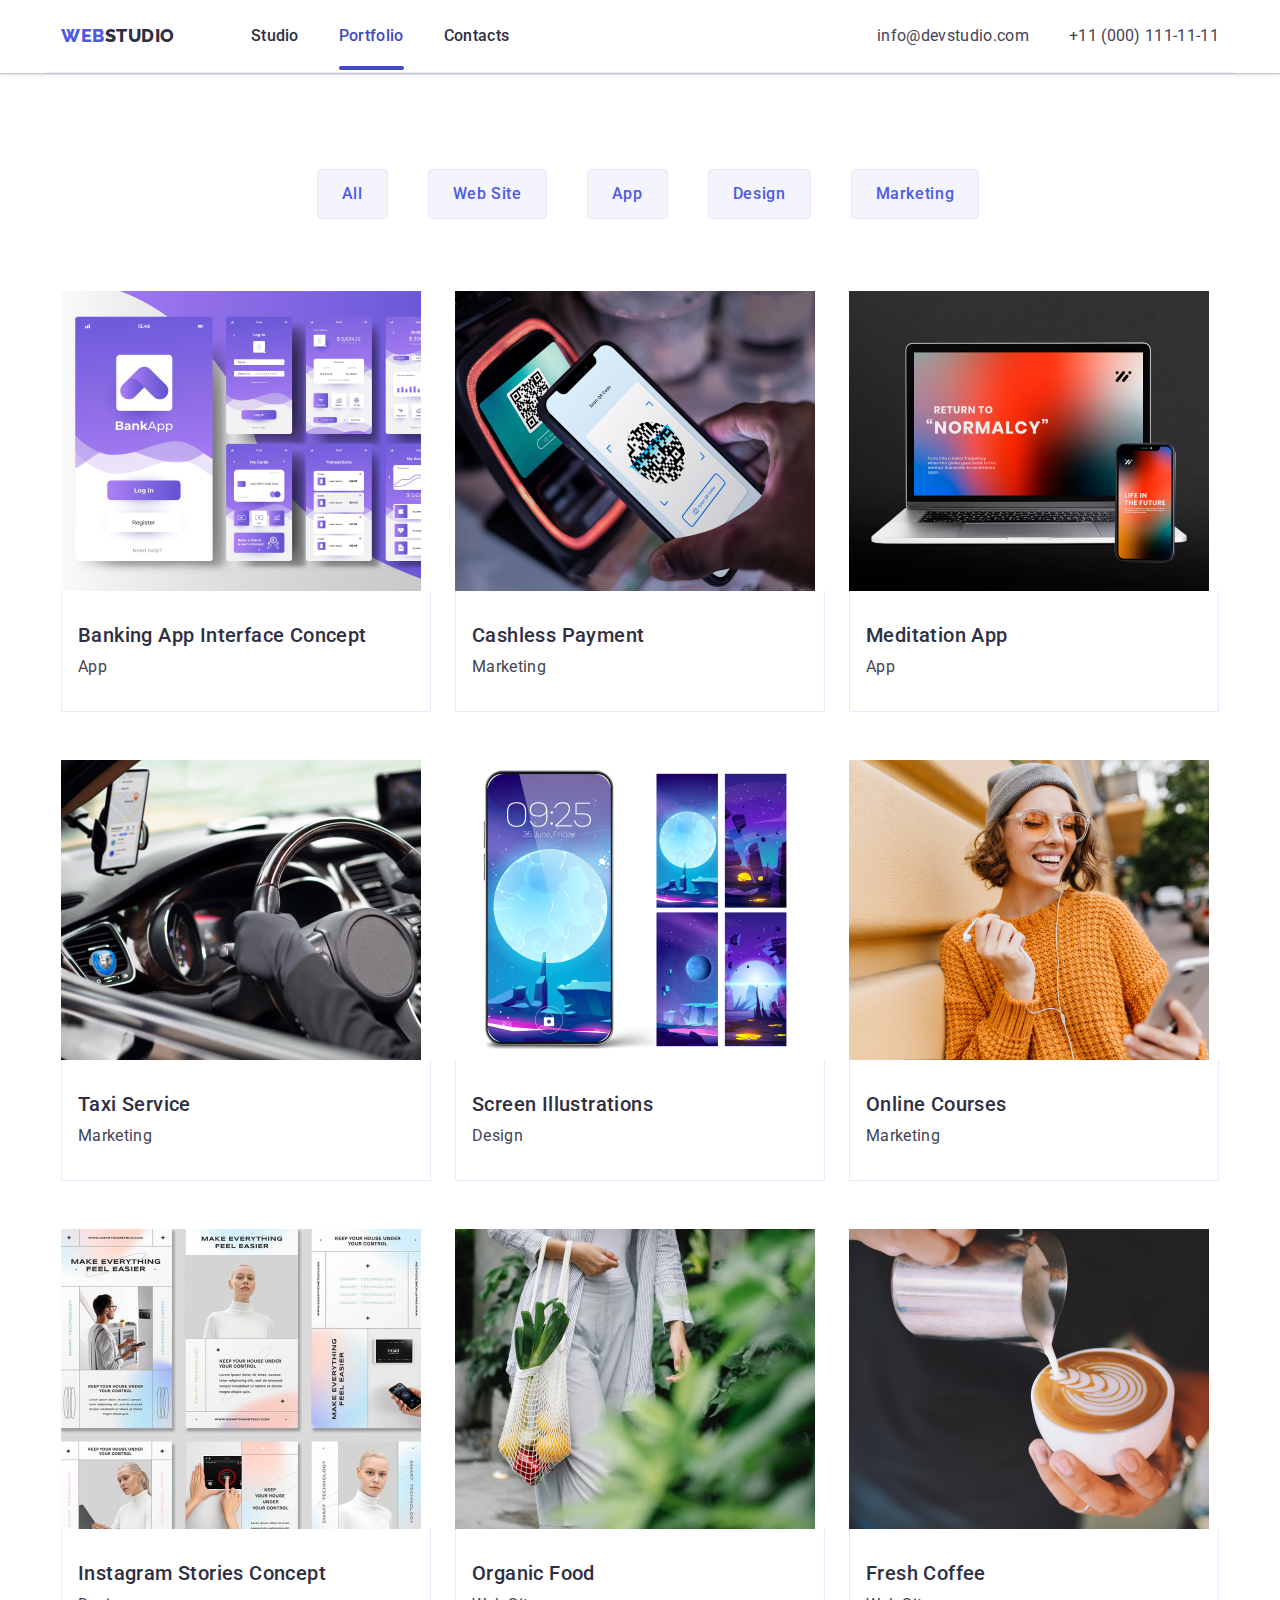
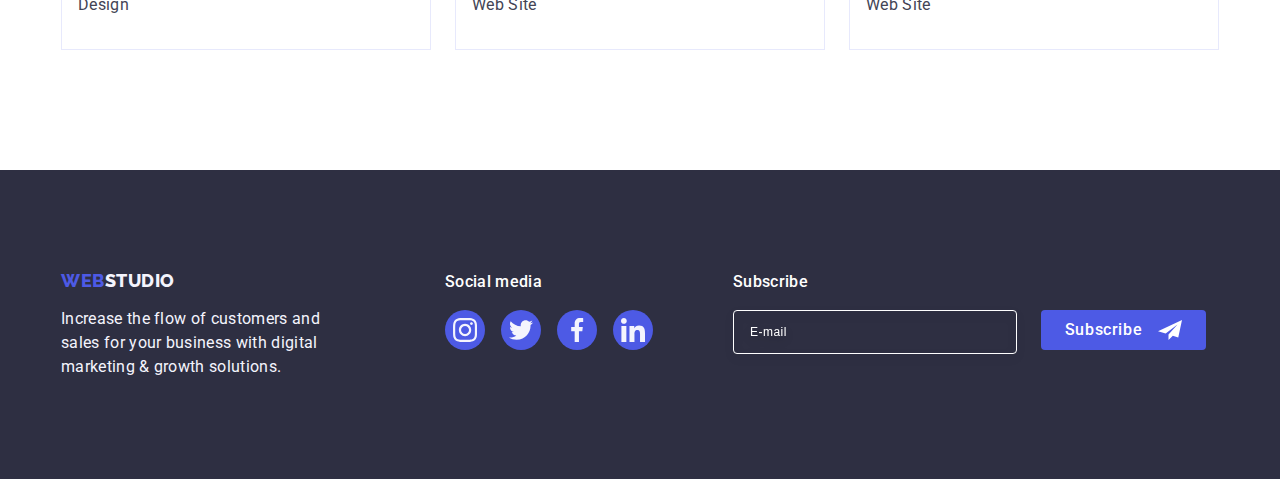
==== portfolio.html @ bb141fca "Initial commit" ====
<!DOCTYPE html>
<html lang="en">
  <head>
    <meta charset="UTF-8" />
    <meta name="viewport" content="width=device-width, initial-scale=1.0" />
    <link
      rel="stylesheet"
      href="https://cdnjs.cloudflare.com/ajax/libs/modern-normalize/2.0.0/modern-normalize.min.css"
      integrity="sha512-4xo8blKMVCiXpTaLzQSLSw3KFOVPWhm/TRtuPVc4WG6kUgjH6J03IBuG7JZPkcWMxJ5huwaBpOpnwYElP/m6wg=="
      crossorigin="anonymous"
      referrerpolicy="no-referrer"
    />
    <link rel="stylesheet" type="text/css" href="./css/styles.css" />
    <link rel="preconnect" href="https://fonts.googleapis.com" />
    <link rel="preconnect" href="https://fonts.gstatic.com" crossorigin />
    <link
      href="https://fonts.googleapis.com/css2?family=Raleway:wght@800&family=Roboto:wght@400;500;700&display=swap"
      rel="stylesheet"
    />
    <title>Portfolio</title>
  </head>
  <body>
    <header class="header">
      <div class="container">
        <nav class="page-nav">
          <!--Logo-->
          <a class="logotype link" href="./index.html"
            >Web<span class="logo-span">Studio</span></a
          >
          <ul class="header-list list">
            <li class="header-list-item">
              <a class="header-list-a link" href="./index.html">Studio</a>
            </li>
            <li class="header-list-item">
              <a class="header-list-a link current" href="./portfolio.html"
                >Portfolio</a
              >
            </li>
            <li class="header-list-item">
              <a class="header-list-a link" href="">Contacts</a>
            </li>
          </ul>
        </nav>
        <!--Contacts-->
        <address class="header-address">
          <ul class="list address-list">
            <li class="address-list-item">
              <a
                href="mailto:info@devstudio.com"
                target="_blank"
                class="address-link link"
                >info@devstudio.com</a
              >
            </li>
            <li class="address-list-item">
              <a
                href="tel:+110001111111"
                target="_blank"
                class="address-link link"
                >+11 (000) 111-11-11</a
              >
            </li>
          </ul>
        </address>
      </div>
    </header>

    <main>
      <section class="portfol">
        <div class="container">
          <h1 class="visually-hidden">zaglushka</h1>

          <ul class="portfol-list list">
            <li class="portfol-list-item">
              <button type="button" class="portfol-button">All</button>
            </li>
            <li class="portfol-list-item">
              <button type="button" class="portfol-button">Web Site</button>
            </li>
            <li class="portfol-list-item">
              <button type="button" class="portfol-button">App</button>
            </li>
            <li class="portfol-list-item">
              <button type="button" class="portfol-button">Design</button>
            </li>
            <li class="portfol-list-item">
              <button type="button" class="portfol-button">Marketing</button>
            </li>
          </ul>

          <ul class="portfol-list-images list">
            <li class="list-item-portfolio">
              <a href="#" target="_blank" class="link link-portfolio">
                <div class="container-image-portfol">
                  <img src="./images/portf1.jpg" alt="interface" width="360" />
                  <p class="overlay">
                    14 Stylish and User-Friendly App Design Concepts · Task
                    Manager App · Calorie Tracker App · Exotic Fruit Ecommerce
                    App · Cloud Storage App
                  </p>
                </div>
                <div class="portfol-container">
                  <h2 class="portfol-subtitle">
                    Banking App Interface Concept
                  </h2>
                  <p class="portfol-text">App</p>
                </div>
              </a>
            </li>

            <li class="list-item-portfolio">
              <a href="#" target="_blank" class="link link-portfolio">
                <div class="container-image-portfol">
                  <img src="./images/portf2.jpg" alt="payment" width="360" />
                  <p class="overlay">
                    14 Stylish and User-Friendly App Design Concepts · Task
                    Manager App · Calorie Tracker App · Exotic Fruit Ecommerce
                    App · Cloud Storage App
                  </p>
                </div>

                <div class="portfol-container">
                  <h2 class="portfol-subtitle">Cashless Payment</h2>
                  <p class="portfol-text">Marketing</p>
                </div>
              </a>
            </li>

            <li class="list-item-portfolio">
              <a href="#" target="_blank" class="link link-portfolio">
                <div class="container-image-portfol">
                  <img
                    src="./images/portf3.jpg"
                    alt="meditation app"
                    width="360"
                  />
                  <p class="overlay">
                    14 Stylish and User-Friendly App Design Concepts · Task
                    Manager App · Calorie Tracker App · Exotic Fruit Ecommerce
                    App · Cloud Storage App
                  </p>
                </div>
                <div class="portfol-container">
                  <h2 class="portfol-subtitle">Meditation App</h2>
                  <p class="portfol-text">App</p>
                </div>
              </a>
            </li>

            <li class="list-item-portfolio">
              <a href="#" target="_blank" class="link link-portfolio">
                <div class="container-image-portfol">
                  <img src="./images/portf4.jpg" alt="car" width="360" />
                  <p class="overlay">
                    14 Stylish and User-Friendly App Design Concepts · Task
                    Manager App · Calorie Tracker App · Exotic Fruit Ecommerce
                    App · Cloud Storage App
                  </p>
                </div>
                <div class="portfol-container">
                  <h2 class="portfol-subtitle">Taxi Service</h2>
                  <p class="portfol-text">Marketing</p>
                </div>
              </a>
            </li>

            <li class="list-item-portfolio">
              <a href="#" target="_blank" class="link link-portfolio">
                <div class="container-image-portfol">
                  <img
                    src="./images/portf5.jpg"
                    alt="screen phone"
                    width="360"
                  />
                  <p class="overlay">
                    14 Stylish and User-Friendly App Design Concepts · Task
                    Manager App · Calorie Tracker App · Exotic Fruit Ecommerce
                    App · Cloud Storage App
                  </p>
                </div>
                <div class="portfol-container">
                  <h2 class="portfol-subtitle">Screen Illustrations</h2>
                  <p class="portfol-text">Design</p>
                </div>
              </a>
            </li>

            <li class="list-item-portfolio">
              <a href="#" target="_blank" class="link link-portfolio">
                <div class="container-image-portfol">
                  <img src="./images/portf6.jpg" alt="gitl" width="360" />
                  <p class="overlay">
                    14 Stylish and User-Friendly App Design Concepts · Task
                    Manager App · Calorie Tracker App · Exotic Fruit Ecommerce
                    App · Cloud Storage App
                  </p>
                </div>
                <div class="portfol-container">
                  <h2 class="portfol-subtitle">Online Courses</h2>
                  <p class="portfol-text">Marketing</p>
                </div>
              </a>
            </li>

            <li class="list-item-portfolio">
              <a href="#" target="_blank" class="link link-portfolio">
                <div class="container-image-portfol">
                  <img
                    src="./images/portf7.jpg"
                    alt="concept stories"
                    width="360"
                  />
                  <p class="overlay">
                    14 Stylish and User-Friendly App Design Concepts · Task
                    Manager App · Calorie Tracker App · Exotic Fruit Ecommerce
                    App · Cloud Storage App
                  </p>
                </div>
                <div class="portfol-container">
                  <h2 class="portfol-subtitle">Instagram Stories Concept</h2>
                  <p class="portfol-text">Design</p>
                </div>
              </a>
            </li>

            <li class="list-item-portfolio">
              <a href="#" target="_blank" class="link link-portfolio">
                <div class="container-image-portfol">
                  <img src="./images/portf8.jpg" alt="food" width="360" />
                  <p class="overlay">
                    14 Stylish and User-Friendly App Design Concepts · Task
                    Manager App · Calorie Tracker App · Exotic Fruit Ecommerce
                    App · Cloud Storage App
                  </p>
                </div>
                <div class="portfol-container">
                  <h2 class="portfol-subtitle">Organic Food</h2>
                  <p class="portfol-text">Web Site</p>
                </div>
              </a>
            </li>

            <li class="list-item-portfolio">
              <a href="#" target="_blank" class="link link-portfolio">
                <div class="container-image-portfol">
                  <img src="./images/portf9.jpg" alt="coffee" width="360" />
                  <p class="overlay">
                    14 Stylish and User-Friendly App Design Concepts · Task
                    Manager App · Calorie Tracker App · Exotic Fruit Ecommerce
                    App · Cloud Storage App
                  </p>
                </div>
                <div class="portfol-container">
                  <h2 class="portfol-subtitle">Fresh Coffee</h2>
                  <p class="portfol-text">Web Site</p>
                </div>
              </a>
            </li>
          </ul>
        </div>
      </section>
    </main>

    <!-- footer -->
    <footer class="ftr-page">
      <div class="container container-ftr-page">
        <div class="footer-top">
          <a href="./index.html" class="logotype link"
            >Web<span class="logo-span">Studio</span></a
          >
          <p class="footer-heading">
            Increase the flow of customers and sales for your business with
            digital marketing & growth solutions.
          </p>
        </div>
        <div class="footer-icon-container">
          <p class="footer-icon-text">Social media</p>
          <ul class="social-list-icon-ftr list">
            <li class="list">
              <a
                class="social-links link"
                href="https://www.instagram.com/"
                target="_blank"
              >
                <svg class="card-icons" width="24" height="24">
                  <use href="./images/icons.svg#icon-inst"></use>
                </svg>
              </a>
            </li>
            <li class="list">
              <a
                class="social-links link"
                href="https://twitter.com/"
                target="_blank"
              >
                <svg class="card-icons" width="24" height="24">
                  <use href="./images/icons.svg#icon-twit"></use>
                </svg>
              </a>
            </li>
            <li class="list">
              <a
                class="social-links link"
                href="https://www.facebook.com/"
                target="_blank"
              >
                <svg class="card-icons" width="24" height="24">
                  <use href="./images/icons.svg#icon-fb"></use>
                </svg>
              </a>
            </li>
            <li class="list">
              <a
                class="social-links link"
                href="https://www.linkedin.com/"
                target="_blank"
              >
                <svg class="card-icons" width="24" height="24">
                  <use href="./images/icons.svg#icon-link"></use>
                </svg>
              </a>
            </li>
          </ul>
        </div>
        <div class="modal-container-ftr">
          <p class="modal-container-ftr-text">Subscribe</p>
          <form class="modal-frm-ftr">
            <label class="modal-label-ftr" for="user-subscribe">
              <input type="email" name="user-subscribe" placeholder="E-mail" class="modal-input-ftr" id="user-subscribe">
            </label>
            <button type="submit" class="modal-btn-submit-ftr">Subscribe
              <svg class="modal-icon-ftr" width="24" height="24"><use href="./images/icons.svg#icon-telegram"></use></svg>
            </button>
          </form>
        </div>
      </div>
    </footer>
  </body>
</html>
---- css/styles.css ----
:root {
  --iris: #4D5AE5;
  --ocean: #404BBF;
  --navy-blue: #2E2F42;
  --green: #31D0AA;
  --slate: #434455;
  --light-slate: #8E8F99;
  --cornflower: #E7E9FC;
  --cloud: #F4F4FD;
  --navy-blue-modal: #2E2F42;
  --grey: #2E2F42;
  --white: #FFFFFF;
  --dairy: #FCFCFC;
  background-color: var(--white);
  font-family: "Roboto";
}

body {
  font-family: 'Roboto', sans-serif;
  color: #434455;
  background-color: #FFFFFF;
  margin: 0 ;
  
}

/* Small Text */
.small_text{
font-family: Roboto;
font-size: 12px;
font-style: normal;
font-weight: 400;
line-height: 14px;
letter-spacing: 0.48px;
}
.medium_text{
  font-family: Roboto;
font-size: 16px;
font-style: normal;
font-weight: 500;
line-height: 24px; 
letter-spacing: 0.32px;
}
/* Button Text */
.button_text{
font-family: Roboto;
font-size: 16px;
font-style: normal;
font-weight: 500;
line-height: 24px; /* 150% */
letter-spacing: 0.64px;
}
.container {
  padding: 0 15px;
  max-width: 1158px;
  margin: 0 auto;
}
.visually-hidden {
  position: absolute;
  width: 1px;
  height: 1px;
  margin: -1px;
  border: 0;
  padding: 0;
  white-space: nowrap;
  clip-path: inset(100%);
  clip: rect(0 0 0 0);
  overflow: hidden;
}


/* Reset */
.link {
  text-decoration: none;
}

ul,
li,
h1,
h2,
h3,
h4,
h5,
h6,
p {
  margin: 0;
  padding: 0;
}
.list {
  list-style: none;
}
li {
  display: list-item;
  text-align: -webkit-match-parent;
}
img {
display: block;
    max-width: 100%;
    object-fit: cover;
}

div{
  display: block;
}
/* Header */

.header .container {
  display: flex;
  border-bottom: 1px solid var(--cornflower, #e7e9fc);
}
.header{
  box-shadow: 0px 2px 1px rgba(46, 47, 66, 0.08), 0px 1px 1px rgba(46, 47, 66, 0.16), 0px 1px 6px rgba(46, 47, 66, 0.08);
}

/* Top Page */

.page-nav {
  display: flex;
  align-items: center;
}
.pages.link{
  padding: 24px 0;
}

.logo-span {
  color: var(--navy-blue);
}
.header-logotype{
  color: var(--iris, #4d5ae5);
  font-family: Raleway;
  font-size: 18px;
  font-weight: 800;
  line-height: 1.17;
  letter-spacing: 0.03em;
  text-transform: uppercase;
  margin-right: 76px;
  padding: 24px 0;
  display: flex;
}
.logotype{
  color: var(--iris);
  font-family: Raleway, sans-serif;
  font-size: 18px;
  font-weight: 800;
  line-height: 1.17;
  letter-spacing: 0.03em;
  text-transform: uppercase;
  margin-right: 76px;

}

.header-list{
  display: flex;
  gap: 40px;
  position: relative;
}
.header-list-item{
  font-size: 16px;
  font-weight: 500;
  line-height: 1.5;
  letter-spacing: 0.02em;
  text-decoration: none;
}

.header-list-a {
  color: var(--navy-blue);
  padding: 24px 0;
}
.current {
  color: #404bbf;
  transition: color 250ms cubic-bezier(0.4, 0, 0.2, 1);
  position: relative;
}
.current::after {
  content: "";
  position: absolute;
  left: 0;
  bottom: -1px;
  height: 4px;
  background-color: #404bbf;
  border-radius: 2px;
  display: block;
  width: 100%;
}
.header-list-a:hover, 
.header-list-a:focus {
  color:var(--ocean);
}

/* Address */

.header-address {
  font-style: normal;
  margin-left: auto;
}
.address-list{
  display: flex;
  gap: 40px;
}
.address-list-item{
  display: flex;
}
.address-link{
  color: var(--slate, #434455);
  font-size: 16px;
  line-height: 1.5;
  letter-spacing: 0.02em;
  color: var(--slate);
  padding: 24px 0;
  transition: color 250ms cubic-bezier(0.4, 0, 0.2, 1);
}
.address-link:hover,
.address-link:focus {
  color: var(--ocean);
}

/* Main content */
/* 1 Section */
.first-part.section {
  max-width: 1440px;
  background-color: var(--navy-blue);
  background-image: linear-gradient(rgba(46, 47, 66, 0.7), 
rgba(46, 47, 66, 0.7)), url(../images/hero-bg.jpg);
  padding: 188px 0;
  background-position: center center;
  background-repeat: no-repeat;
  background-size: cover; 
  margin: 0 auto;
}

.header-top {
  color: var(--white, #fff);
  text-align: center;
  font-size: 56px;
  line-height: 1.07;
  letter-spacing: 0.02em; 
  max-width: 496px;
  margin: 0 auto 48px auto;
}


.orders {
  color: var(--white, #fff);
  background-color: #4d5ae5;
  font-family: inherit;
  font-size: 16px;
  font-weight: 500;
  line-height: 1.5; /* 150% */
  letter-spacing: 0.04em;
  cursor: pointer;
  display: block;
  margin: 0 auto;
  min-width: 169px;
  border: none;
  height: 56px;
  border-radius: 4px;
  background: var(--iris, #4d5ae5);
  box-shadow: 0px 4px 4px 0px rgba(0, 0, 0, 0.15);
  transition: background-color 250ms
    cubic-bezier(0.4, 0, 0.2, 1);
}

.orders:hover,
.orders:focus {
  background-color: var(--ocean);
  color: var(--white);
}
/* 2 Section */
.second-part.section {
  padding: 120px 0;
}

.second-part-icon{

}

.second-part-list{
  display: flex;
  gap: 24px;
}

.second-part-list-item {
  flex-basis: calc((100% - 3 * 24px) / 4);
}
.container-second-part-icon{
  display: flex;
  align-items: center;
  justify-content: center;
  height: 112px;
  background-color: var(--cloud);
  position: relative;
  padding: 24px 100px;
  border-radius: 4px;
  margin-bottom: 8px;
}
.second-part-subtitle{
  color: var(--navy-blue);
  font-size: 20px;
  font-weight: 500;
  line-height: 1.2; 
  letter-spacing: 0.02em; 
  margin-bottom: 8px;
}

.second-part-text{
    font-size: 16px;
    line-height: 1.5; 
    letter-spacing: 0.02em; 
  
}
/* 3 Section */

.third-part{
  padding-bottom: 120px;
}

.third-part-title{
  color: var(--navy-blue);
  font-size: 36px;
  text-align: center;
  text-transform: capitalize;
  line-height: 1.11;
  letter-spacing: 0.02em; 

  margin-bottom: 72px;
}

.third-part-list{
  display: flex;
  gap: 24px;
}

.third-part-list-item{
}

/* 4 Section */
.our-team{
  background-color: var(--cloud);
  padding-top: 120px;
  padding-bottom: 120px;
}

.our-team-title{
  color: var(--navy-blue);
  text-align: center;
  font-size: 36px;
  line-height: 1.11;
  letter-spacing: 0.02em; 
  text-transform: capitalize;
  margin-bottom: 72px;
}
.our-team-list{
  display: flex;
  gap: 24px;
}
.our-team-list-item{
  display: inline-flex;
    padding-bottom: 0px;
    flex-direction: column;
    justify-content: center;
    align-items: center;
    border-radius: 0px 0px 4px 4px;
    background: var(--white, #fff);
    box-shadow: 0px 2px 1px 0px rgba(46, 47, 66, 0.08), 0px 1px 1px 0px rgba(46, 47, 66, 0.16), 0px 1px 6px 0px rgba(46, 47, 66, 0.08);
}

.our-team-subtitle{
  color: var(--navy-blue);
  text-align: center;
  font-size: 20px;
  font-weight: 500;
  line-height: 1.2em;
  letter-spacing: 0.02em; 
  margin-bottom: 8px;
}

.our-team-text {
  color: var(--slate, #434455);
  text-align: center;
  font-size: 16px;
  line-height: 1.5;
  letter-spacing: 0.02em;
  margin-bottom: 8px;
}

.team-container {
  padding: 32px 0;
    display: flex;
    max-width: 232px;
    flex-direction: column;
    justify-content: center;
    align-items: center;
}
.container-icon-team{

}


.social-list-icon-team{
display: flex;
  justify-content: center;
  align-items: center;
  gap: 24px;
}
.social-list-icon-ftr{
  display: flex;
  justify-content: center;
  align-items: center;
  gap: 16px;
}
.footer-icon-container
.social-item-icon{
  width: 40px;
  height: 40px;
}
.social-links{
  display: flex;
  fill: var(--cloud);
  background-color: var(--iris);
  width: 40px;
  height: 40px;
  border-radius: 50%;
  justify-content: center;
  align-items: center;
  transition: background-color 250ms cubic-bezier(0.4, 0, 0.2, 1);
}
.social-links:hover,
.social-links:focus{
  background-color: var(--ocean, #404bbf);
}
.footer-icon-container .social-links:hover,
.footer-icon-container .social-links:focus{
  background-color: var(--green, #31d0aa);
}
.card-icons {
  fill: var(--cloud);
}

/* 5 Section Customers */
.customers{
  padding: 120px 0;
}
.customers-title {
  color: var(--navy-blue);
  text-align: center;
  font-size: 36px;
  line-height: 1.11;
  letter-spacing: 0.02em;
  text-transform: capitalize;
  margin-bottom: 72px;
}
.customers-container{
  width: 1158px;
  padding: 0 15px;
  margin: 0 auto;
}
.customers-list{
  display: flex;
    gap: 24px;
}
.customers-list-item{
  width: calc((100% - 120px) / 6);
  height: 88px;
}
.customers-link {
  width: 100%;
  height: 100%;
  border: 1px solid var(--light-slate);
  border-radius: 4px;
  display: flex;
  justify-content: center;
  align-items: center;
  color: var(--light-slate);
  transition: border-color 250ms
      cubic-bezier(0.4, 0, 0.2, 1),
    color 250ms cubic-bezier(0.4, 0, 0.2, 1);
}
.customers-link:hover,
.customers-link:focus{
  border-color: #404bbf;
  color: #404bbf;
}

.customers-icons {
  fill: currentColor;
}

.customers-icons:hover,
.customers-icons:focus {
  color: var(--ocean, #404bbf);
  border-color: currentColor;
}


/* Footer */

.ftr-page{
  background: var(--navy-blue);
  padding: 100px 0;
}
.ftr-page .logotype {
  margin-bottom: 16px;
  display: inline-block;
}
.ftr-page .logo-span {
  color: var(--cloud);
}
.footer-top{
margin-right: 120px;
}
.container-ftr-page {
  display: flex;
  align-items: baseline;
}
.footer-icon-text{
  color: var(--white, #fff);
    font-size: 16px;
    font-weight: 500;
    line-height: 1.5;
    letter-spacing: 0.02em;
    margin-bottom: 16px;

}
.footer-heading {
  color: var(--cloud, #f4f4fd);
  font-size: 16px;
  line-height: 1.5; 
  letter-spacing: 0.02em; 
  max-width: 264px;
  
}

.social-icon{
  display: inline;
  align-items: center; 
}
.social-icon .list {

}

.footer-icon-container{

}
/* Modal Footer */
.modal-container-ftr{
padding-left: 80px;
}

.modal-container-ftr-text{
  margin-bottom: 16px;
  font-weight: 500;
  font-size: 16px;
  line-height: 1.5;
  letter-spacing: 0.02em;
  color: #ffffff;

}

.modal-frm-ftr{
  display: flex;
  gap: 24px;

}

.modal-label-ftr{

}

.modal-input-ftr{
  width: 264px;
  height: 40px;
  border: 1px solid #ffffff;
  background-color: transparent;
  font-size: 12px;
  line-height: 1.5;
  letter-spacing: 0.04em;
  padding-left: 16px;
  filter: drop-shadow(0px 4px 4px rgba(0, 0, 0, 0.15));
  border-radius: 4px;
  color: #ffffff;

}

.modal-input-ftr::placeholder{
  color: #ffffff;

}
.modal-btn-submit-ftr{
  min-width: 165px;
  height: 40px;
  display: flex;
  justify-content: center;
  align-items: center;
  font-family: "Roboto", sans-serif;
  font-size: 16px;
  font-weight: 500;
  line-height: 1.5;
  letter-spacing: 0.04em;
  color: #ffffff;
  cursor: pointer;
  background-color: #4D5AE5;
  border: none;
  border-radius: 4px; 

}

.modal-icon-ftr{
margin-left: 16px;
}
/* Portfolio */
.portfol{
  padding-top: 96px;
  padding-bottom: 120px;
}
.portfol-list {
  display: flex;
  gap: 24px;
  margin-bottom: 72px;
  justify-content: center;
}
.portfol-list-item{
margin-left: 16px;

}

.portfol-button {
  border: 1px solid var(--cornflower, #e7e9fc);
  border-radius: 4px;
  background: var(--cloud, #f4f4fd);

  color: var(--iris, #4d5ae5);
  text-align: center;

  font-family: Roboto, sans-serif;
  font-size: 16px;
  font-weight: 500;
  line-height: 1.5;
  letter-spacing: 0.04em; 
  cursor: pointer;

  padding: 12px 24px;

    transition: color 250ms cubic-bezier(0.4, 0, 0.2, 1), 
    background-color 250ms cubic-bezier(0.4, 0, 0.2, 1), 
    border-color 250ms cubic-bezier(0.4, 0, 0.2, 1), 
    box-shadow 250ms cubic-bezier(0.4, 0, 0.2, 1);
}
.portfol-button:hover,
.button-portfolio:active,
.portfol-button:focus {
  background: var(--ocean, #404bbf);
  color: var(--white, #fff);
  border: 1px solid transparent;
  box-shadow: 0px 2px 2px 0px rgba(0, 0, 0, 0.12),
    0px 2px 1px 0px rgba(0, 0, 0, 0.08), 0px 3px 1px 0px rgba(0, 0, 0, 0.1);
}

.portfol-list-images {
  display: flex;
  flex-wrap: wrap;
  column-gap: 24px;
  row-gap: 48px;
}
.list-item-portfolio{
      width: calc((100% - 48px) / 3);
}
.portfol-container {
  padding: 32px 16px;
  border: 1px solid var(--cornflower, #e7e9fc);
  border-top: none;
  
}


.link-portfolio{
      display: block;
    transition: box-shadow 250ms cubic-bezier(0.4, 0, 0.2, 1);
}

.list-item-portfolio-link:hover,
.list-item-portfolio-link:focus{
box-shadow: 0px 1px 6px rgba(46, 47, 66, 0.08), 0px 1px 1px rgba(46, 47, 66, 0.16), 0px 2px 1px rgba(46, 47, 66, 0.08);
transition: box-shadow 250ms cubic-bezier(0.4, 0, 0.2, 1); 


}
.link-portfolio:hover,
.link-portfolio:focus{
  box-shadow: 0px 1px 6px rgba(46, 47, 66, 0.08),
        0px 1px 1px rgba(46, 47, 66, 0.16),
        0px 2px 1px rgba(46, 47, 66, 0.08);
}
.container-image-portfol{
    position: relative;
    overflow: hidden;
}
.overlay {
    position: absolute;
    top: 0;
    left: 0;
    width: 100%;
    height: 100%;
    transform: translateY(100%);
    transition: transform 250ms ease-in-out;
    color: var(--cloud, #f4f4fd);
    background: var(--iris, #4d5ae5);
    padding: 40px 32px;
    transition: transform 250ms cubic-bezier(0.4, 0, 0.2, 1);
    line-height: 1.5;
    letter-spacing: 0.02em;
}
.link-portfolio:hover .overlay,
.link-portfolio:focus .overlay {
    transform: translateY(0);
}
.portfol-subtitle {
  color: var(--navy-blue);
  font-size: 20px;
  font-weight: 500;
  line-height: 1.2;
  letter-spacing: 0.02em;
  margin-bottom: 8px;
}

.portfol-text {
  color: var(--slate);
  font-size: 16px;
  line-height: 1.5;
  letter-spacing: 0.02em;
}
/* Script button */
.backdrop {
  position: fixed;
  top: 0;
  left: 0;
  width: 100%;
  height: 100%;
  flex-shrink: 0;
  background-color: rgba(46, 47, 66, 0.4);
  transition: opacity 250ms cubic-bezier(0.4, 0, 0.2, 1), visibility 250ms cubic-bezier(0.4, 0, 0.2, 1);
}
.modal{
  position: absolute;
  top: 50%;
  left: 50%;
  transform: translate(-50%, -50%) scaleY(1);
  width: 408px;
  min-height: 584px;
  border-radius: 15px;
  flex-shrink: 0;
  border-radius: 4px;
  background: var(--dairy);
  box-shadow: 0px 2px 1px 0px rgba(0, 0, 0, 0.20),
      0px 1px 3px 0px rgba(0, 0, 0, 0.12),
      0px 1px 1px 0px rgba(0, 0, 0, 0.14);
  transition: transform 250ms cubic-bezier(0.4, 0, 0.2, 1);
  padding: 72px 24px 24px 24px;
}

.open-modal:hover {
  opacity: 0.8;
}

.close-button {
  position: absolute;
  right: 24px;
  top: 24px;
  fill: var(--navy-blue);
  background-color: var(--cornflower);
  border: 1px solid rgba(0, 0, 0, 0.1);
  width: 24px;
  height: 24px;
  border-radius: 50%;
  display: flex;
  align-items: center;
  justify-content: center;
  cursor: pointer;
  padding: 0;
  transition: background-color 250ms cubic-bezier(0.4, 0, 0.2, 1), border 250ms cubic-bezier(0.4, 0, 0.2, 1);
}
.close-button:hover,
.close-button:focus {
    fill: var(--white);
    background-color: var(--ocean);
    border: none;
}

.modal-close-button {
  transition: fill 250ms cubic-bezier(0.4, 0, 0.2, 1);
}

.is-hidden {
  opacity: 0;
  visibility: hidden;
  pointer-events: none;
}

.backdrop.is-hidden .modal {
  transform: translate(-50%, -50%) scaleY(0%);
}

.no-scroll {
  overflow: hidden;
}

.title{

}

/* Modal window */

.modal-title{
  width: 360px;
  margin-bottom: 16px;
  text-align: center;
  color:var(--navy-blue)
}

.modal-container{
  display: flex;
width: 360px;
flex-direction: column;
align-items: flex-start;
gap: 8px;
}

.modal-input{
  width: 360px;
  height: 40px;
background-color: transparent;
border-radius: 4px;
border: 1px solid var(--navyblue, rgba(46, 47, 66, 0.40));

padding-left: 38px;
padding-right: 24px;
outline: transparent;
transition: border-color 250ms cubic-bezier(0.4, 0, 0.2, 1);
}

.modal-input:focus{
  border-color: var(--iris);
  
}
.modal-input:focus + .modal-icon {
 fill: var(--iris);
}

.text-name{
  color: var(--light-slate, #8E8F99);
  
}

.modal-btn-submit{
  display: block;
    min-width: 169px;
    height: 56px;
    font-family: "Roboto", sans-serif;
    font-size: 16px;
  font-weight: 500;
  line-height: 1.5;
  letter-spacing: 0.04em;
    margin: 0 auto;
    padding: 16px 32px;
    border-radius: 4px;
    background: var(--iris);
    box-shadow: 0px 4px 4px 0px rgba(0, 0, 0, 0.15);
    border: none;
    color: var(--white);
    text-align: center;
    cursor: pointer;
    transition: background-color 250ms cubic-bezier(0.4, 0, 0.2, 1);
}

.modal-field{
  margin-bottom: 8px;
}
.modal-field.modal-field-comment{
  margin-bottom: 16px;
}
.modal-field.modal-field-checkbox{
  margin-bottom: 24px;
}
.modal-label{
  color: var(--light-slate, #8E8F99);
  font-size: 12px;
  display: inline-block;
  margin-bottom: 4px;
  line-height: 1.17;
  display: block
}

.modal-icon{
  color:var(--navy-blue);
  position: absolute;
  left: 16px;
  top:50%;
  transform: translateY(-50%);
  transition: fill 250ms cubic-bezier(0.4, 0, 0.2, 1);
}

.modal-input-wrap{
  position: relative;
  
}

.modal-comment{
  width: 100%;
  height: 120px;
background-color: transparent;
border-radius: 4px;
border: 1px solid var(--navyblue, rgba(46, 47, 66, 0.40));
font-size: 12px; 
line-height: 1.17; 
letter-spacing: 0.04em;
color: var(--slate);

padding: 8px 16px;
transition: border-color 250ms cubic-bezier(0.4, 0, 0.2, 1);
outline: transparent;
resize: none;
}

.modal-comment:focus{
  border-color: var(--iris);
}

.modal-checkbox{
  font-size: 12px;
    line-height: 1.17;
    letter-spacing: 0.04em;
    color: var(--light-slate);
}



.modal-span-checkbox{
  width: 16px;
  height: 16px;
  border-radius: 2px;
  border: 1px solid  rgba(46, 47, 66, 0.40);
  margin-right: auto;
  display: inline-flex;
  align-items: center;
  justify-content: center;
  fill: transparent;
  margin-right: auto;
  transition: background-color 250ms cubic-bezier(0.4, 0, 0.2, 1), border 250ms cubic-bezier(0.4, 0, 0.2, 1), fill 250ms cubic-bezier(0.4, 0, 0.2, 1)
}

.modal-checkbox-input:checked+.modal-checkbox .modal-span-checkbox {
  background-color: var(--ocean);
  border: none;
  fill: var(--cloud);
}



.modal-checkbox-link{
  color:var(--iris);
  display: inline-block;
}

/* .modal-icon-checkbox {
  display: inline-block;
  width: 1em;
  height: 1em;
  stroke-width: 0;
  stroke: currentColor;
  fill: currentColor;
} */
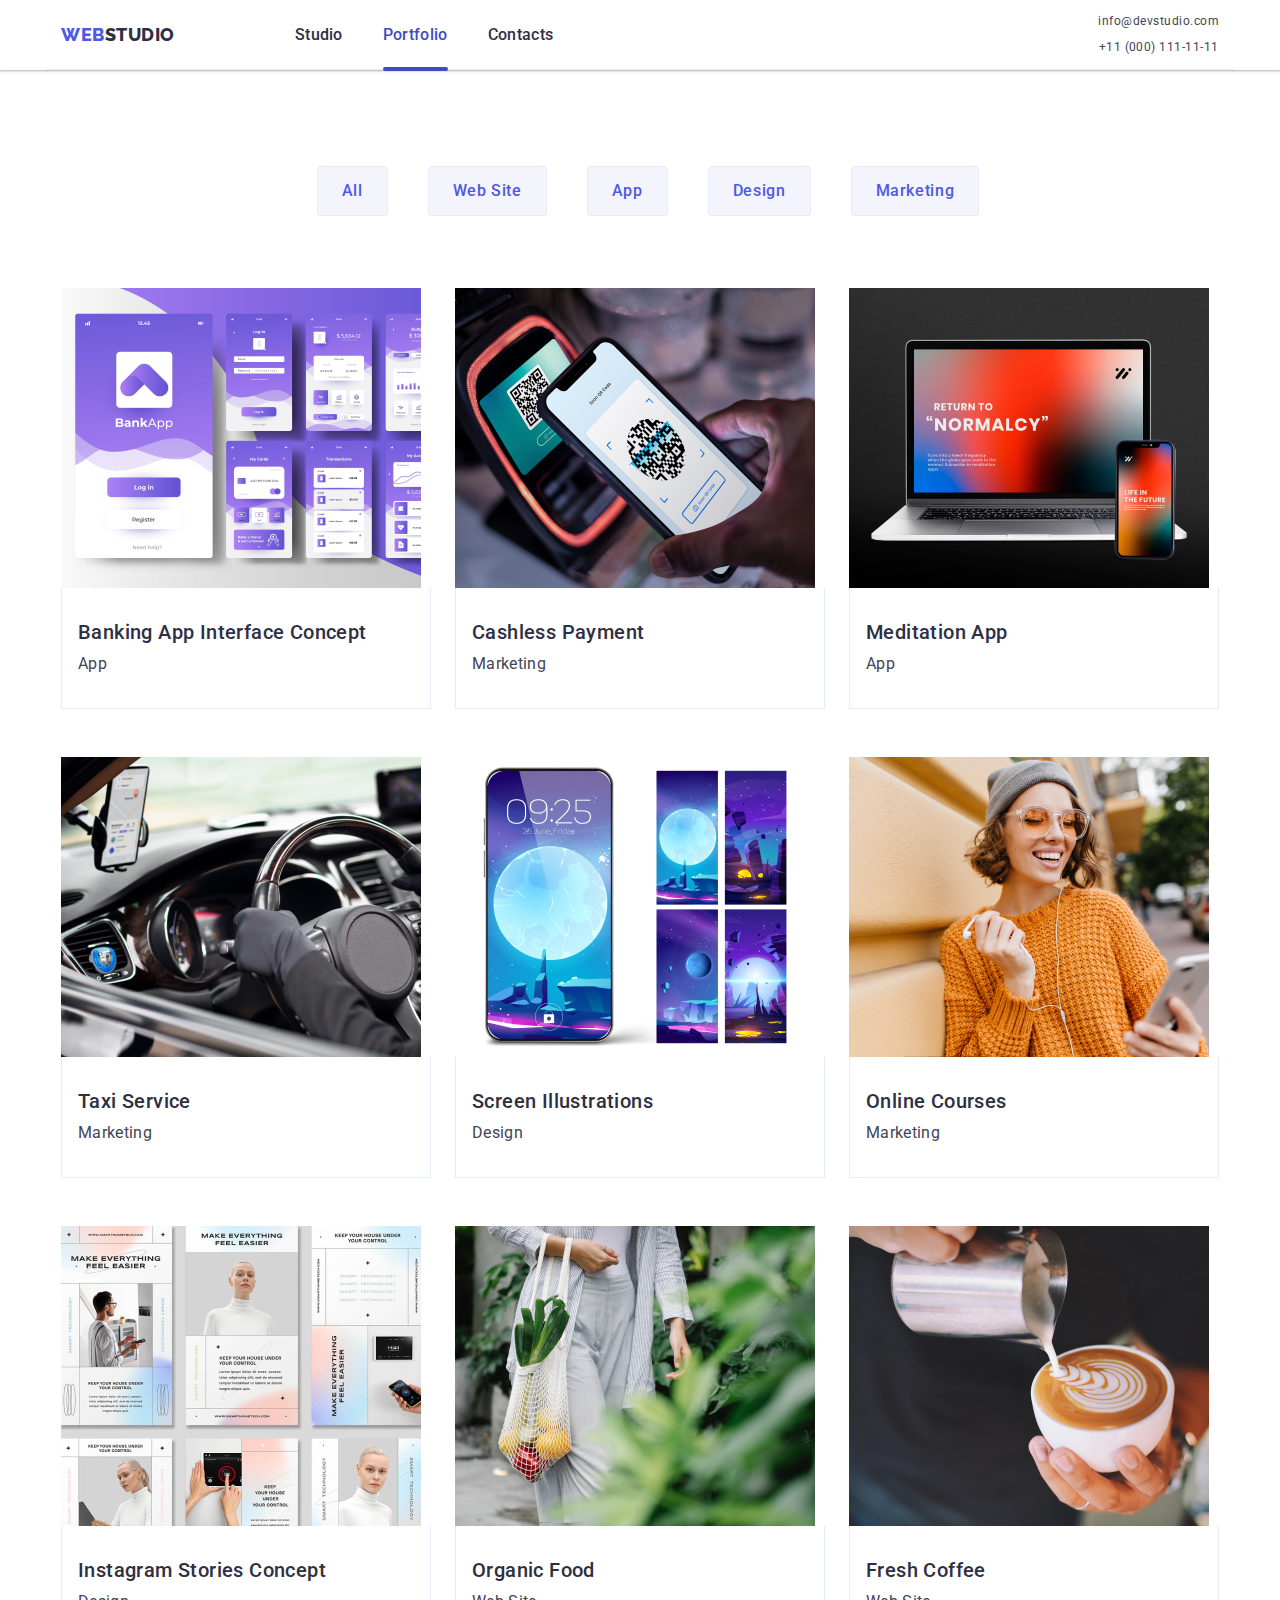
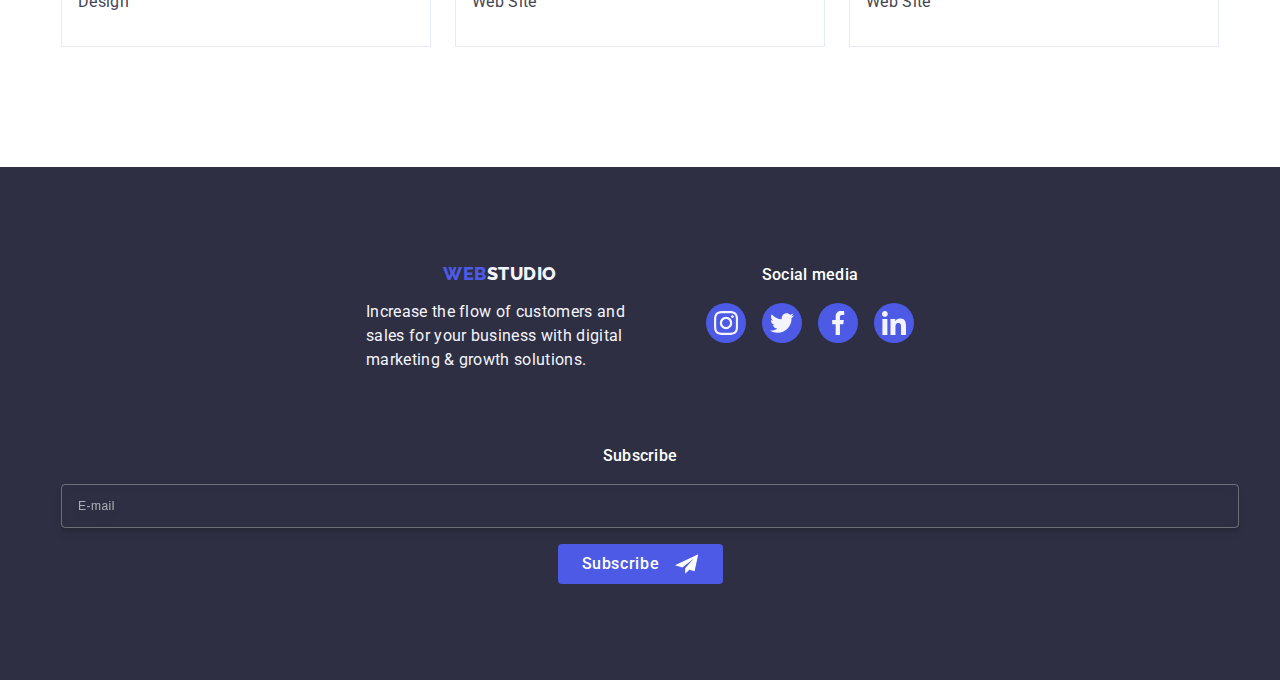
==== commit 93171e34: "upd" ====
--- a/portfolio.html
+++ b/portfolio.html
@@ -24,7 +24,7 @@
       <div class="container">
         <nav class="page-nav">
           <!--Logo-->
-          <a class="logotype link" href="./index.html"
+          <a class="header-logotype link" href="./index.html"
             >Web<span class="logo-span">Studio</span></a
           >
           <ul class="header-list list">
--- a/css/styles.css
+++ b/css/styles.css
@@ -1,58 +1,61 @@
 :root {
-  --iris: #4D5AE5;
-  --ocean: #404BBF;
-  --navy-blue: #2E2F42;
-  --green: #31D0AA;
+  --iris: #4d5ae5;
+  --ocean: #404bbf;
+  --navy-blue: #2e2f42;
+  --green: #31d0aa;
   --slate: #434455;
-  --light-slate: #8E8F99;
-  --cornflower: #E7E9FC;
-  --cloud: #F4F4FD;
-  --navy-blue-modal: #2E2F42;
-  --grey: #2E2F42;
-  --white: #FFFFFF;
-  --dairy: #FCFCFC;
+  --light-slate: #8e8f99;
+  --cornflower: #e7e9fc;
+  --cloud: #f4f4fd;
+  --navy-blue-modal: #2e2f42;
+  --grey: #2e2f42;
+  --white: #ffffff;
+  --dairy: #fcfcfc;
   background-color: var(--white);
   font-family: "Roboto";
 }
 
 body {
-  font-family: 'Roboto', sans-serif;
+  font-family: "Roboto", sans-serif;
   color: #434455;
-  background-color: #FFFFFF;
-  margin: 0 ;
-  
+  background-color: #ffffff;
+  margin: 0;
 }
 
 /* Small Text */
-.small_text{
-font-family: Roboto;
-font-size: 12px;
-font-style: normal;
-font-weight: 400;
-line-height: 14px;
-letter-spacing: 0.48px;
-}
-.medium_text{
+.small_text {
   font-family: Roboto;
-font-size: 16px;
-font-style: normal;
-font-weight: 500;
-line-height: 24px; 
-letter-spacing: 0.32px;
+  font-size: 12px;
+  font-style: normal;
+  font-weight: 400;
+  line-height: 14px;
+  letter-spacing: 0.48px;
+}
+.medium_text {
+  font-family: Roboto;
+  font-size: 16px;
+  font-style: normal;
+  font-weight: 500;
+  line-height: 24px;
+  letter-spacing: 0.32px;
 }
 /* Button Text */
-.button_text{
-font-family: Roboto;
-font-size: 16px;
-font-style: normal;
-font-weight: 500;
-line-height: 24px; /* 150% */
-letter-spacing: 0.64px;
-}
+.button_text {
+  font-family: Roboto;
+  font-size: 16px;
+  font-style: normal;
+  font-weight: 500;
+  line-height: 24px; /* 150% */
+  letter-spacing: 0.64px;
+}
+
 .container {
-  padding: 0 15px;
+  width: 100%;
   max-width: 1158px;
+  padding-left: 15px;
+  padding-right: 15px;
   margin: 0 auto;
+  /* outline: 2px solid red; */
 }
 .visually-hidden {
   position: absolute;
@@ -67,7 +70,6 @@
   overflow: hidden;
 }
 
-
 /* Reset */
 .link {
   text-decoration: none;
@@ -93,22 +95,24 @@
   text-align: -webkit-match-parent;
 }
 img {
-display: block;
-    max-width: 100%;
-    object-fit: cover;
-}
-
-div{
   display: block;
+  max-width: 100%;
+  object-fit: cover;
+}
+
+div {
+  display: block;
 }
 /* Header */
 
 .header .container {
   display: flex;
   border-bottom: 1px solid var(--cornflower, #e7e9fc);
-}
-.header{
-  box-shadow: 0px 2px 1px rgba(46, 47, 66, 0.08), 0px 1px 1px rgba(46, 47, 66, 0.16), 0px 1px 6px rgba(46, 47, 66, 0.08);
+  justify-content: space-between;
+}
+.header {
+  box-shadow: 0px 2px 1px rgba(46, 47, 66, 0.08),
+    0px 1px 1px rgba(46, 47, 66, 0.16), 0px 1px 6px rgba(46, 47, 66, 0.08);
 }
 
 /* Top Page */
@@ -116,15 +120,16 @@
 .page-nav {
   display: flex;
   align-items: center;
-}
-.pages.link{
+  margin-right: 120px;
+}
+.pages.link {
   padding: 24px 0;
 }
 
 .logo-span {
   color: var(--navy-blue);
 }
-.header-logotype{
+.header-logotype {
   color: var(--iris, #4d5ae5);
   font-family: Raleway;
   font-size: 18px;
@@ -132,11 +137,11 @@
   line-height: 1.17;
   letter-spacing: 0.03em;
   text-transform: uppercase;
-  margin-right: 76px;
   padding: 24px 0;
-  display: flex;
-}
-.logotype{
+  /* display: flex; */
+  margin-right: 120px;
+}
+.logotype {
   color: var(--iris);
   font-family: Raleway, sans-serif;
   font-size: 18px;
@@ -145,15 +150,15 @@
   letter-spacing: 0.03em;
   text-transform: uppercase;
   margin-right: 76px;
-
-}
-
-.header-list{
+}
+
+.header-list {
   display: flex;
   gap: 40px;
   position: relative;
 }
-.header-list-item{
+
+.header-list-item {
   font-size: 16px;
   font-weight: 500;
   line-height: 1.5;
@@ -165,6 +170,7 @@
   color: var(--navy-blue);
   padding: 24px 0;
 }
+
 .current {
   color: #404bbf;
   transition: color 250ms cubic-bezier(0.4, 0, 0.2, 1);
@@ -174,40 +180,47 @@
   content: "";
   position: absolute;
   left: 0;
-  bottom: -1px;
+  bottom: -3px;
   height: 4px;
   background-color: #404bbf;
   border-radius: 2px;
   display: block;
   width: 100%;
 }
-.header-list-a:hover, 
+
+.header-list-a:hover,
 .header-list-a:focus {
-  color:var(--ocean);
+  color: var(--ocean);
 }
 
 /* Address */
 
 .header-address {
+  display: flex;
+  align-items: center;
+}
+.address-list {
+  list-style: none;
+  display: flex;
+  flex-direction: column;
+  gap: 12px;
+  align-items: center;
+}
+.address-list-item {
+  display: flex;
+}
+
+.address-link {
+  color: var(--slate, #434455);
+  color: var(--text-color);
+  font-size: 12px;
+  line-height: 1.16;
+  letter-spacing: 0.04em;
   font-style: normal;
-  margin-left: auto;
-}
-.address-list{
-  display: flex;
-  gap: 40px;
-}
-.address-list-item{
-  display: flex;
-}
-.address-link{
-  color: var(--slate, #434455);
-  font-size: 16px;
-  line-height: 1.5;
-  letter-spacing: 0.02em;
-  color: var(--slate);
-  padding: 24px 0;
+  text-decoration: none;
   transition: color 250ms cubic-bezier(0.4, 0, 0.2, 1);
 }
+
 .address-link:hover,
 .address-link:focus {
   color: var(--ocean);
@@ -215,28 +228,30 @@
 
 /* Main content */
 /* 1 Section */
-.first-part.section {
+.first-part {
   max-width: 1440px;
   background-color: var(--navy-blue);
-  background-image: linear-gradient(rgba(46, 47, 66, 0.7), 
-rgba(46, 47, 66, 0.7)), url(../images/hero-bg.jpg);
+  background-image: linear-gradient(
+      rgba(46, 47, 66, 0.7),
+      rgba(46, 47, 66, 0.7)
+    ),
+    url(../images/hero-bg.jpg);
   padding: 188px 0;
   background-position: center center;
   background-repeat: no-repeat;
-  background-size: cover; 
+  background-size: cover;
   margin: 0 auto;
 }
 
 .header-top {
   color: var(--white, #fff);
   text-align: center;
-  font-size: 56px;
-  line-height: 1.07;
-  letter-spacing: 0.02em; 
-  max-width: 496px;
+  font-size: 36px;
+  line-height: 1.11;
+  letter-spacing: 0.72px;
+  max-width: 320px;
   margin: 0 auto 48px auto;
 }
-
 
 .orders {
   color: var(--white, #fff);
@@ -255,8 +270,7 @@
   border-radius: 4px;
   background: var(--iris, #4d5ae5);
   box-shadow: 0px 4px 4px 0px rgba(0, 0, 0, 0.15);
-  transition: background-color 250ms
-    cubic-bezier(0.4, 0, 0.2, 1);
+  transition: background-color 250ms cubic-bezier(0.4, 0, 0.2, 1);
 }
 
 .orders:hover,
@@ -265,23 +279,24 @@
   color: var(--white);
 }
 /* 2 Section */
-.second-part.section {
-  padding: 120px 0;
-}
-
-.second-part-icon{
-
-}
-
-.second-part-list{
-  display: flex;
-  gap: 24px;
+.second-part {
+  padding: 96px 0;
+}
+
+.second-part-icon {
+}
+
+.second-part-list {
+  display: flex;
+  flex-wrap: wrap;
+  gap: 72px;
 }
 
 .second-part-list-item {
-  flex-basis: calc((100% - 3 * 24px) / 4);
-}
-.container-second-part-icon{
+  /* width: calc((100% - 3 * 24px) / 4); */
+  position: relative;
+}
+.container-second-part-icon {
   display: flex;
   align-items: center;
   justify-content: center;
@@ -291,85 +306,93 @@
   padding: 24px 100px;
   border-radius: 4px;
   margin-bottom: 8px;
-}
-.second-part-subtitle{
+  display: none;
+}
+.second-part-subtitle {
+  text-align: center;
   color: var(--navy-blue);
-  font-size: 20px;
-  font-weight: 500;
-  line-height: 1.2; 
-  letter-spacing: 0.02em; 
+  font-size: 36px;
+  font-weight: 500;
+  line-height: 1.2;
+  letter-spacing: 0.02em;
   margin-bottom: 8px;
 }
 
-.second-part-text{
-    font-size: 16px;
-    line-height: 1.5; 
-    letter-spacing: 0.02em; 
-  
+.second-part-text {
+  font-size: 16px;
+  line-height: 1.5;
+  letter-spacing: 0.02em;
 }
 /* 3 Section */
 
-.third-part{
+.third-part {
   padding-bottom: 120px;
 }
 
-.third-part-title{
+.third-part-title {
   color: var(--navy-blue);
   font-size: 36px;
   text-align: center;
   text-transform: capitalize;
   line-height: 1.11;
-  letter-spacing: 0.02em; 
+  letter-spacing: 0.02em;
 
   margin-bottom: 72px;
 }
 
-.third-part-list{
-  display: flex;
+.third-part-list {
+  display: flex;
+
   gap: 24px;
 }
 
-.third-part-list-item{
+.third-part-list-item {
 }
 
 /* 4 Section */
-.our-team{
+.our-team {
   background-color: var(--cloud);
-  padding-top: 120px;
-  padding-bottom: 120px;
-}
-
-.our-team-title{
+  padding: 96px 0;
+}
+.our-team .container {
+}
+.our-team-title {
   color: var(--navy-blue);
   text-align: center;
   font-size: 36px;
   line-height: 1.11;
-  letter-spacing: 0.02em; 
+  letter-spacing: 0.02em;
   text-transform: capitalize;
   margin-bottom: 72px;
 }
-.our-team-list{
-  display: flex;
-  gap: 24px;
-}
-.our-team-list-item{
+.our-team-list {
+  display: flex;
+  flex-wrap: wrap;
+  gap: 72px;
+  justify-content: center;
+}
+.our-team-list-item {
   display: inline-flex;
-    padding-bottom: 0px;
-    flex-direction: column;
-    justify-content: center;
-    align-items: center;
-    border-radius: 0px 0px 4px 4px;
-    background: var(--white, #fff);
-    box-shadow: 0px 2px 1px 0px rgba(46, 47, 66, 0.08), 0px 1px 1px 0px rgba(46, 47, 66, 0.16), 0px 1px 6px 0px rgba(46, 47, 66, 0.08);
-}
-
-.our-team-subtitle{
+  width: 100%;
+  padding-bottom: 0px;
+  flex-direction: column;
+  justify-content: center;
+  align-items: center;
+  border-radius: 0px 0px 4px 4px;
+  background: var(--white, #fff);
+  box-shadow: 0px 2px 1px 0px rgba(46, 47, 66, 0.08),
+    0px 1px 1px 0px rgba(46, 47, 66, 0.16),
+    0px 1px 6px 0px rgba(46, 47, 66, 0.08);
+  width: 264px;
+}
+
+.our-team-subtitle {
   color: var(--navy-blue);
   text-align: center;
   font-size: 20px;
   font-weight: 500;
   line-height: 1.2em;
-  letter-spacing: 0.02em; 
+  letter-spacing: 0.02em;
   margin-bottom: 8px;
 }
 
@@ -384,35 +407,32 @@
 
 .team-container {
   padding: 32px 0;
-    display: flex;
-    max-width: 232px;
-    flex-direction: column;
-    justify-content: center;
-    align-items: center;
-}
-.container-icon-team{
-
-}
-
-
-.social-list-icon-team{
-display: flex;
+  display: flex;
+  max-width: 232px;
+  flex-direction: column;
+  justify-content: center;
+  align-items: center;
+}
+.container-icon-team {
+}
+
+.social-list-icon-team {
+  display: flex;
   justify-content: center;
   align-items: center;
   gap: 24px;
 }
-.social-list-icon-ftr{
+.social-list-icon-ftr {
   display: flex;
   justify-content: center;
   align-items: center;
   gap: 16px;
 }
-.footer-icon-container
-.social-item-icon{
+.footer-icon-container .social-item-icon {
   width: 40px;
   height: 40px;
 }
-.social-links{
+.social-links {
   display: flex;
   fill: var(--cloud);
   background-color: var(--iris);
@@ -424,11 +444,11 @@
   transition: background-color 250ms cubic-bezier(0.4, 0, 0.2, 1);
 }
 .social-links:hover,
-.social-links:focus{
+.social-links:focus {
   background-color: var(--ocean, #404bbf);
 }
 .footer-icon-container .social-links:hover,
-.footer-icon-container .social-links:focus{
+.footer-icon-container .social-links:focus {
   background-color: var(--green, #31d0aa);
 }
 .card-icons {
@@ -436,8 +456,8 @@
 }
 
 /* 5 Section Customers */
-.customers{
-  padding: 120px 0;
+.customers {
+  padding: 96px 0;
 }
 .customers-title {
   color: var(--navy-blue);
@@ -448,17 +468,19 @@
   text-transform: capitalize;
   margin-bottom: 72px;
 }
-.customers-container{
+.customers-container {
   width: 1158px;
   padding: 0 15px;
   margin: 0 auto;
 }
-.customers-list{
-  display: flex;
-    gap: 24px;
-}
-.customers-list-item{
-  width: calc((100% - 120px) / 6);
+.customers-list {
+  display: flex;
+  flex-wrap: wrap;
+  gap: 72px 16px;
+}
+
+.customers-list-item {
+  width: calc((100% - 16px) / 2);
   height: 88px;
 }
 .customers-link {
@@ -470,12 +492,11 @@
   justify-content: center;
   align-items: center;
   color: var(--light-slate);
-  transition: border-color 250ms
-      cubic-bezier(0.4, 0, 0.2, 1),
+  transition: border-color 250ms cubic-bezier(0.4, 0, 0.2, 1),
     color 250ms cubic-bezier(0.4, 0, 0.2, 1);
 }
 .customers-link:hover,
-.customers-link:focus{
+.customers-link:focus {
   border-color: #404bbf;
   color: #404bbf;
 }
@@ -490,124 +511,144 @@
   border-color: currentColor;
 }
 
-
 /* Footer */
 
-.ftr-page{
+.ftr-page {
   background: var(--navy-blue);
-  padding: 100px 0;
+  padding: 96px 0;
 }
 .ftr-page .logotype {
+  display: inline-block;
   margin-bottom: 16px;
-  display: inline-block;
+  margin-right: 0;
+  padding: 0;
 }
 .ftr-page .logo-span {
   color: var(--cloud);
-}
-.footer-top{
-margin-right: 120px;
+  font-family: Raleway, sans-serif;
+  font-size: 18px;
+  font-weight: 800;
+  line-height: 1.17;
+  letter-spacing: 0.03em;
+  text-transform: uppercase;
+  padding: 0;
+}
+.footer-top {
+  display: flex;
+  flex-direction: column;
+  align-items: center;
 }
 .container-ftr-page {
   display: flex;
-  align-items: baseline;
-}
-.footer-icon-text{
+  flex-direction: row;
+  justify-content: center;
+  flex-wrap: wrap;
+  gap: 72px;
+}
+.footer-icon-text {
   color: var(--white, #fff);
-    font-size: 16px;
-    font-weight: 500;
-    line-height: 1.5;
-    letter-spacing: 0.02em;
-    margin-bottom: 16px;
-
+  font-size: 16px;
+  font-weight: 500;
+  line-height: 1.5;
+  letter-spacing: 0.02em;
+  margin-bottom: 16px;
 }
 .footer-heading {
   color: var(--cloud, #f4f4fd);
-  font-size: 16px;
-  line-height: 1.5; 
-  letter-spacing: 0.02em; 
-  max-width: 264px;
-  
-}
-
-.social-icon{
+  font-family: Roboto;
+  font-size: 16px;
+  line-height: 1.5;
+  letter-spacing: 0.02em;
+  max-width: 268px;
+}
+
+.social-icon {
   display: inline;
-  align-items: center; 
+  align-items: center;
 }
 .social-icon .list {
-
-}
-
-.footer-icon-container{
-
+}
+
+.footer-icon-container {
+  display: flex;
+  flex-direction: column;
+  align-items: center;
 }
 /* Modal Footer */
-.modal-container-ftr{
-padding-left: 80px;
-}
-
-.modal-container-ftr-text{
+.modal-container-ftr {
+  display: flex;
+  flex-direction: column;
+  align-items: center;
+  width: 100%;
+}
+
+.modal-container-ftr-text {
+  color: #ffffff;
+  font-size: 16px;
+  font-weight: 500;
+  line-height: 1.5;
+  letter-spacing: 0.02em;
   margin-bottom: 16px;
-  font-weight: 500;
-  font-size: 16px;
-  line-height: 1.5;
-  letter-spacing: 0.02em;
+  display: block;
+}
+
+.modal-frm-ftr {
+  display: flex;
+  gap: 16px;
+  flex-wrap: wrap;
+  flex-direction: column;
+  width: 100%;
+}
+
+.modal-label-ftr {
+}
+
+.modal-input-ftr {
+  display: block;
+    width: 100%;
+    height: 40px;
+    background-color: transparent;
+    border-radius: 4px;
+    border: 1px solid rgba(255, 255, 255, 0.3);
+    box-shadow: 0px 4px 4px 0px rgba(0, 0, 0, 0.15);
+    padding-left: 16px;
+    font-size: 12px;
+    line-height: 1.5;
+    letter-spacing: 0.04em;
+    filter: drop-shadow(0px 4px 4px rgba(0, 0, 0, 0.15));
+    color: #ffffff;
+}
+
+.modal-input-ftr::placeholder {
+  color: rgba(255, 255, 255, 0.6);
+}
+.modal-btn-submit-ftr {
+  font-family: "Roboto", sans-serif;
+  background-color: #4d5ae5;
   color: #ffffff;
-
-}
-
-.modal-frm-ftr{
-  display: flex;
-  gap: 24px;
-
-}
-
-.modal-label-ftr{
-
-}
-
-.modal-input-ftr{
-  width: 264px;
-  height: 40px;
-  border: 1px solid #ffffff;
-  background-color: transparent;
-  font-size: 12px;
+  font-size: 16px;
+  font-weight: 500;
   line-height: 1.5;
   letter-spacing: 0.04em;
-  padding-left: 16px;
-  filter: drop-shadow(0px 4px 4px rgba(0, 0, 0, 0.15));
+  cursor: pointer;
+  padding: 8px 24px;
+  display: block;
+  width: 165px;
+  height: 40px;
+  border: none;
   border-radius: 4px;
-  color: #ffffff;
-
-}
-
-.modal-input-ftr::placeholder{
-  color: #ffffff;
-
-}
-.modal-btn-submit-ftr{
-  min-width: 165px;
-  height: 40px;
-  display: flex;
-  justify-content: center;
-  align-items: center;
-  font-family: "Roboto", sans-serif;
-  font-size: 16px;
-  font-weight: 500;
-  line-height: 1.5;
-  letter-spacing: 0.04em;
-  color: #ffffff;
-  cursor: pointer;
-  background-color: #4D5AE5;
-  border: none;
-  border-radius: 4px; 
-
-}
-
-.modal-icon-ftr{
-margin-left: 16px;
+  transition: background-color 250ms cubic-bezier(0.4, 0, 0.2, 1);
+  display: flex;
+  justify-content: center;
+  align-items: center;
+  margin: 0 auto;
+}
+
+.modal-icon-ftr {
+  margin-left: 16px;
 }
 /* Portfolio */
-.portfol{
+.portfol {
   padding-top: 96px;
   padding-bottom: 120px;
 }
@@ -617,9 +658,8 @@
   margin-bottom: 72px;
   justify-content: center;
 }
-.portfol-list-item{
-margin-left: 16px;
-
+.portfol-list-item {
+  margin-left: 16px;
 }
 
 .portfol-button {
@@ -634,14 +674,14 @@
   font-size: 16px;
   font-weight: 500;
   line-height: 1.5;
-  letter-spacing: 0.04em; 
+  letter-spacing: 0.04em;
   cursor: pointer;
 
   padding: 12px 24px;
 
-    transition: color 250ms cubic-bezier(0.4, 0, 0.2, 1), 
-    background-color 250ms cubic-bezier(0.4, 0, 0.2, 1), 
-    border-color 250ms cubic-bezier(0.4, 0, 0.2, 1), 
+  transition: color 250ms cubic-bezier(0.4, 0, 0.2, 1),
+    background-color 250ms cubic-bezier(0.4, 0, 0.2, 1),
+    border-color 250ms cubic-bezier(0.4, 0, 0.2, 1),
     box-shadow 250ms cubic-bezier(0.4, 0, 0.2, 1);
 }
 .portfol-button:hover,
@@ -660,57 +700,53 @@
   column-gap: 24px;
   row-gap: 48px;
 }
-.list-item-portfolio{
-      width: calc((100% - 48px) / 3);
+.list-item-portfolio {
+  width: calc((100% - 48px) / 3);
 }
 .portfol-container {
   padding: 32px 16px;
   border: 1px solid var(--cornflower, #e7e9fc);
   border-top: none;
-  
-}
-
-
-.link-portfolio{
-      display: block;
-    transition: box-shadow 250ms cubic-bezier(0.4, 0, 0.2, 1);
+}
+
+.link-portfolio {
+  display: block;
+  transition: box-shadow 250ms cubic-bezier(0.4, 0, 0.2, 1);
 }
 
 .list-item-portfolio-link:hover,
-.list-item-portfolio-link:focus{
-box-shadow: 0px 1px 6px rgba(46, 47, 66, 0.08), 0px 1px 1px rgba(46, 47, 66, 0.16), 0px 2px 1px rgba(46, 47, 66, 0.08);
-transition: box-shadow 250ms cubic-bezier(0.4, 0, 0.2, 1); 
-
-
+.list-item-portfolio-link:focus {
+  box-shadow: 0px 1px 6px rgba(46, 47, 66, 0.08),
+    0px 1px 1px rgba(46, 47, 66, 0.16), 0px 2px 1px rgba(46, 47, 66, 0.08);
+  transition: box-shadow 250ms cubic-bezier(0.4, 0, 0.2, 1);
 }
 .link-portfolio:hover,
-.link-portfolio:focus{
+.link-portfolio:focus {
   box-shadow: 0px 1px 6px rgba(46, 47, 66, 0.08),
-        0px 1px 1px rgba(46, 47, 66, 0.16),
-        0px 2px 1px rgba(46, 47, 66, 0.08);
-}
-.container-image-portfol{
-    position: relative;
-    overflow: hidden;
+    0px 1px 1px rgba(46, 47, 66, 0.16), 0px 2px 1px rgba(46, 47, 66, 0.08);
+}
+.container-image-portfol {
+  position: relative;
+  overflow: hidden;
 }
 .overlay {
-    position: absolute;
-    top: 0;
-    left: 0;
-    width: 100%;
-    height: 100%;
-    transform: translateY(100%);
-    transition: transform 250ms ease-in-out;
-    color: var(--cloud, #f4f4fd);
-    background: var(--iris, #4d5ae5);
-    padding: 40px 32px;
-    transition: transform 250ms cubic-bezier(0.4, 0, 0.2, 1);
-    line-height: 1.5;
-    letter-spacing: 0.02em;
+  position: absolute;
+  top: 0;
+  left: 0;
+  width: 100%;
+  height: 100%;
+  transform: translateY(100%);
+  transition: transform 250ms ease-in-out;
+  color: var(--cloud, #f4f4fd);
+  background: var(--iris, #4d5ae5);
+  padding: 40px 32px;
+  transition: transform 250ms cubic-bezier(0.4, 0, 0.2, 1);
+  line-height: 1.5;
+  letter-spacing: 0.02em;
 }
 .link-portfolio:hover .overlay,
 .link-portfolio:focus .overlay {
-    transform: translateY(0);
+  transform: translateY(0);
 }
 .portfol-subtitle {
   color: var(--navy-blue);
@@ -736,24 +772,20 @@
   height: 100%;
   flex-shrink: 0;
   background-color: rgba(46, 47, 66, 0.4);
-  transition: opacity 250ms cubic-bezier(0.4, 0, 0.2, 1), visibility 250ms cubic-bezier(0.4, 0, 0.2, 1);
-}
-.modal{
-  position: absolute;
-  top: 50%;
-  left: 50%;
-  transform: translate(-50%, -50%) scaleY(1);
-  width: 408px;
-  min-height: 584px;
-  border-radius: 15px;
-  flex-shrink: 0;
+  transition: opacity 250ms cubic-bezier(0.4, 0, 0.2, 1),
+    visibility 250ms cubic-bezier(0.4, 0, 0.2, 1);
+}
+.modal {
+  display: block;
+  width: 284px;
+  margin: 96px auto;
   border-radius: 4px;
+  box-shadow: 0px 2px 1px 0px rgba(0, 0, 0, 0.2), 0px 1px 3px 0px rgba(0, 0, 0, 0.12), 0px 1px 1px 0px rgba(0, 0, 0, 0.14);
   background: var(--dairy);
-  box-shadow: 0px 2px 1px 0px rgba(0, 0, 0, 0.20),
-      0px 1px 3px 0px rgba(0, 0, 0, 0.12),
-      0px 1px 1px 0px rgba(0, 0, 0, 0.14);
+  position: relative;
   transition: transform 250ms cubic-bezier(0.4, 0, 0.2, 1);
-  padding: 72px 24px 24px 24px;
+  padding: 72px 16px 16px 16px;
+
 }
 
 .open-modal:hover {
@@ -775,13 +807,14 @@
   justify-content: center;
   cursor: pointer;
   padding: 0;
-  transition: background-color 250ms cubic-bezier(0.4, 0, 0.2, 1), border 250ms cubic-bezier(0.4, 0, 0.2, 1);
+  transition: background-color 250ms cubic-bezier(0.4, 0, 0.2, 1),
+    border 250ms cubic-bezier(0.4, 0, 0.2, 1);
 }
 .close-button:hover,
 .close-button:focus {
-    fill: var(--white);
-    background-color: var(--ocean);
-    border: none;
+  fill: var(--white);
+  background-color: var(--ocean);
+  border: none;
 }
 
 .modal-close-button {
@@ -802,168 +835,283 @@
   overflow: hidden;
 }
 
-.title{
-
+.title {
 }
 
 /* Modal window */
 
-.modal-title{
-  width: 360px;
+.modal-title {
+  max-width: 360px;
   margin-bottom: 16px;
   text-align: center;
-  color:var(--navy-blue)
-}
-
-.modal-container{
-  display: flex;
-width: 360px;
-flex-direction: column;
-align-items: flex-start;
-gap: 8px;
-}
-
-.modal-input{
-  width: 360px;
+  color: var(--navy-blue);
+}
+
+
+.modal-input {
+  max-width: 360px;
+  width: 100%;
   height: 40px;
-background-color: transparent;
-border-radius: 4px;
-border: 1px solid var(--navyblue, rgba(46, 47, 66, 0.40));
-
-padding-left: 38px;
-padding-right: 24px;
-outline: transparent;
-transition: border-color 250ms cubic-bezier(0.4, 0, 0.2, 1);
-}
-
-.modal-input:focus{
+  background-color: transparent;
+  border-radius: 4px;
+  border: 1px solid var(--navyblue, rgba(46, 47, 66, 0.4));
+  padding-left: 38px;
+  padding-right: 24px;
+  outline: transparent;
+  transition: border-color 250ms cubic-bezier(0.4, 0, 0.2, 1);
+}
+
+.modal-input:focus {
   border-color: var(--iris);
-  
 }
 .modal-input:focus + .modal-icon {
- fill: var(--iris);
-}
-
-.text-name{
-  color: var(--light-slate, #8E8F99);
-  
-}
-
-.modal-btn-submit{
+  fill: var(--iris);
+}
+
+.text-name {
+  color: var(--light-slate, #8e8f99);
+}
+
+.modal-btn-submit {
   display: block;
-    min-width: 169px;
-    height: 56px;
-    font-family: "Roboto", sans-serif;
-    font-size: 16px;
+  min-width: 169px;
+  height: 56px;
+  font-family: "Roboto", sans-serif;
+  font-size: 16px;
   font-weight: 500;
   line-height: 1.5;
   letter-spacing: 0.04em;
-    margin: 0 auto;
-    padding: 16px 32px;
-    border-radius: 4px;
-    background: var(--iris);
-    box-shadow: 0px 4px 4px 0px rgba(0, 0, 0, 0.15);
-    border: none;
-    color: var(--white);
-    text-align: center;
-    cursor: pointer;
-    transition: background-color 250ms cubic-bezier(0.4, 0, 0.2, 1);
-}
-
-.modal-field{
+  margin: 0 auto;
+  padding: 16px 32px;
+  border-radius: 4px;
+  background: var(--iris);
+  box-shadow: 0px 4px 4px 0px rgba(0, 0, 0, 0.15);
+  border: none;
+  color: var(--white);
+  text-align: center;
+  cursor: pointer;
+  transition: background-color 250ms cubic-bezier(0.4, 0, 0.2, 1);
+}
+
+.modal-field {
   margin-bottom: 8px;
 }
-.modal-field.modal-field-comment{
+.modal-field.modal-field-comment {
   margin-bottom: 16px;
 }
-.modal-field.modal-field-checkbox{
+.modal-field.modal-field-checkbox {
   margin-bottom: 24px;
 }
-.modal-label{
-  color: var(--light-slate, #8E8F99);
+.modal-label {
+  color: var(--light-slate, #8e8f99);
   font-size: 12px;
   display: inline-block;
   margin-bottom: 4px;
   line-height: 1.17;
-  display: block
-}
-
-.modal-icon{
-  color:var(--navy-blue);
+  display: block;
+}
+
+.modal-icon {
+  color: var(--navy-blue);
   position: absolute;
   left: 16px;
-  top:50%;
+  top: 50%;
   transform: translateY(-50%);
   transition: fill 250ms cubic-bezier(0.4, 0, 0.2, 1);
 }
 
-.modal-input-wrap{
+.modal-input-wrap {
   position: relative;
-  
-}
-
-.modal-comment{
+}
+
+.modal-comment {
   width: 100%;
   height: 120px;
-background-color: transparent;
-border-radius: 4px;
-border: 1px solid var(--navyblue, rgba(46, 47, 66, 0.40));
-font-size: 12px; 
-line-height: 1.17; 
-letter-spacing: 0.04em;
-color: var(--slate);
-
-padding: 8px 16px;
-transition: border-color 250ms cubic-bezier(0.4, 0, 0.2, 1);
-outline: transparent;
-resize: none;
-}
-
-.modal-comment:focus{
+  background-color: transparent;
+  border-radius: 4px;
+  border: 1px solid var(--navyblue, rgba(46, 47, 66, 0.4));
+  font-size: 12px;
+  line-height: 1.17;
+  letter-spacing: 0.04em;
+  color: var(--slate);
+
+  padding: 8px 16px;
+  transition: border-color 250ms cubic-bezier(0.4, 0, 0.2, 1);
+  outline: transparent;
+  resize: none;
+}
+
+.modal-comment:focus {
   border-color: var(--iris);
 }
 
-.modal-checkbox{
+.modal-checkbox {
   font-size: 12px;
-    line-height: 1.17;
-    letter-spacing: 0.04em;
-    color: var(--light-slate);
-}
-
-
-
-.modal-span-checkbox{
+  line-height: 1.17;
+  letter-spacing: 0.04em;
+  color: var(--light-slate);
+}
+
+.modal-span-checkbox {
   width: 16px;
   height: 16px;
   border-radius: 2px;
-  border: 1px solid  rgba(46, 47, 66, 0.40);
+  border: 1px solid rgba(46, 47, 66, 0.4);
   margin-right: auto;
   display: inline-flex;
   align-items: center;
   justify-content: center;
   fill: transparent;
   margin-right: auto;
-  transition: background-color 250ms cubic-bezier(0.4, 0, 0.2, 1), border 250ms cubic-bezier(0.4, 0, 0.2, 1), fill 250ms cubic-bezier(0.4, 0, 0.2, 1)
-}
-
-.modal-checkbox-input:checked+.modal-checkbox .modal-span-checkbox {
+  transition: background-color 250ms cubic-bezier(0.4, 0, 0.2, 1),
+    border 250ms cubic-bezier(0.4, 0, 0.2, 1),
+    fill 250ms cubic-bezier(0.4, 0, 0.2, 1);
+}
+
+.modal-checkbox-input:checked + .modal-checkbox .modal-span-checkbox {
   background-color: var(--ocean);
   border: none;
   fill: var(--cloud);
 }
 
-
-
-.modal-checkbox-link{
-  color:var(--iris);
+.modal-checkbox-link {
+  color: var(--iris);
   display: inline-block;
 }
 
-/* .modal-icon-checkbox {
-  display: inline-block;
-  width: 1em;
-  height: 1em;
-  stroke-width: 0;
-  stroke: currentColor;
-  fill: currentColor;
-} */
+/*!------- Mobile menu -----------*/
+
+.mobile-menu-icon {
+  stroke: #2e2f42;
+  fill: transparent;
+}
+
+.menu-container{
+
+    position: fixed;
+    top: 0;
+    left: 0;
+    width: 100vw;
+    height: 100vh;
+    padding: 80px 35px 40px 40px;
+    background-color: var(--white);
+    transform: translateX(100%);
+    transition: transform 250ms cubic-bezier(0.4, 0, 0.2, 1), border 250ms cubic-bezier(0.4, 0, 0.2, 1);
+    display: flex;
+    flex-direction: column;
+    justify-content: space-between;
+    overflow: auto;
+
+}
+
+.menu-container.is-open {
+  transform: translateX(0);
+}
+
+.mobile-menu {
+  display: flex;
+  flex-direction: column;
+  gap: 40px;
+}
+
+.mobile-menu-open {
+  padding: 0;
+  cursor: pointer;
+  border: none;
+  outline: none;
+  background-color: transparent;
+}
+
+.mobile-menu-close {
+  position: absolute;
+  padding: 0;
+  right: 24px;
+  top: 24px;
+  border-radius: 50%;
+  cursor: pointer;
+  width: 24px;
+  height: 24px;
+  fill: var(--grey);
+  background-color: transparent;
+  display: flex;
+  align-items: center;
+  justify-content: center;
+  border: 1px solid rgba(0, 0, 0, 10%);
+  transition: background-color 250ms cubic-bezier(0.4, 0, 0.2, 1),
+    fill 250ms cubic-bezier(0.4, 0, 0.2, 1);
+  transition: background-color 250ms cubic-bezier(0.4, 0, 0.2, 1),
+    border 250ms cubic-bezier(0.4, 0, 0.2, 1);
+}
+
+.mobile-navigation-link {
+  color: var(--grey);
+  font-family: Roboto;
+  font-size: 36px;
+  font-weight: 700;
+  line-height: 1.11;
+  letter-spacing: 0.02em;
+}
+.mobile-navigation-link:hover,
+.mobile-navigation-link:focus {
+  color: var(--ocean);
+}
+.menu-container {
+  /* justify-content: space-between;
+  width: 100%;
+  display: flex;
+  gap: 16px; */
+}
+
+.mobile-current {
+  color: var(--ocean);
+}
+
+.mobile-address-list {
+  display: flex;
+  gap: 40px;
+  flex-direction: column;
+}
+.mobile-address {
+  margin-bottom: 48px;
+}
+
+.mobile-address-phone {
+  color: var(--iris);
+  font-size: 25px;
+  font-weight: 700;
+  line-height: 1.11;
+  letter-spacing: 0.02em;
+  font-style: normal;
+}
+
+.mobile-address-mail {
+  color: var(--slate);
+  font-size: 20px;
+  font-weight: 500;
+  line-height: 1.2;
+  letter-spacing: 0.02em;
+  font-style: normal;
+}
+.socialmedia-container {
+  display: flex;
+  flex-direction: column;
+  align-items: center;
+}
+.socialmedia-list {
+    display: flex;
+    gap: 56px;
+}
+.menu-container .social-list-icon-ftr  {
+    justify-content: space-between;
+    width: 100%;
+}
+.socialmedia-link {
+    width: 40px;
+    height: 40px;
+    border-radius: 50%;
+    background-color: var(--iris);
+    display: flex;
+    align-items: center;
+    justify-content: center;
+    transition: background-color 250ms cubic-bezier(0.4, 0, 0.2, 1);
+}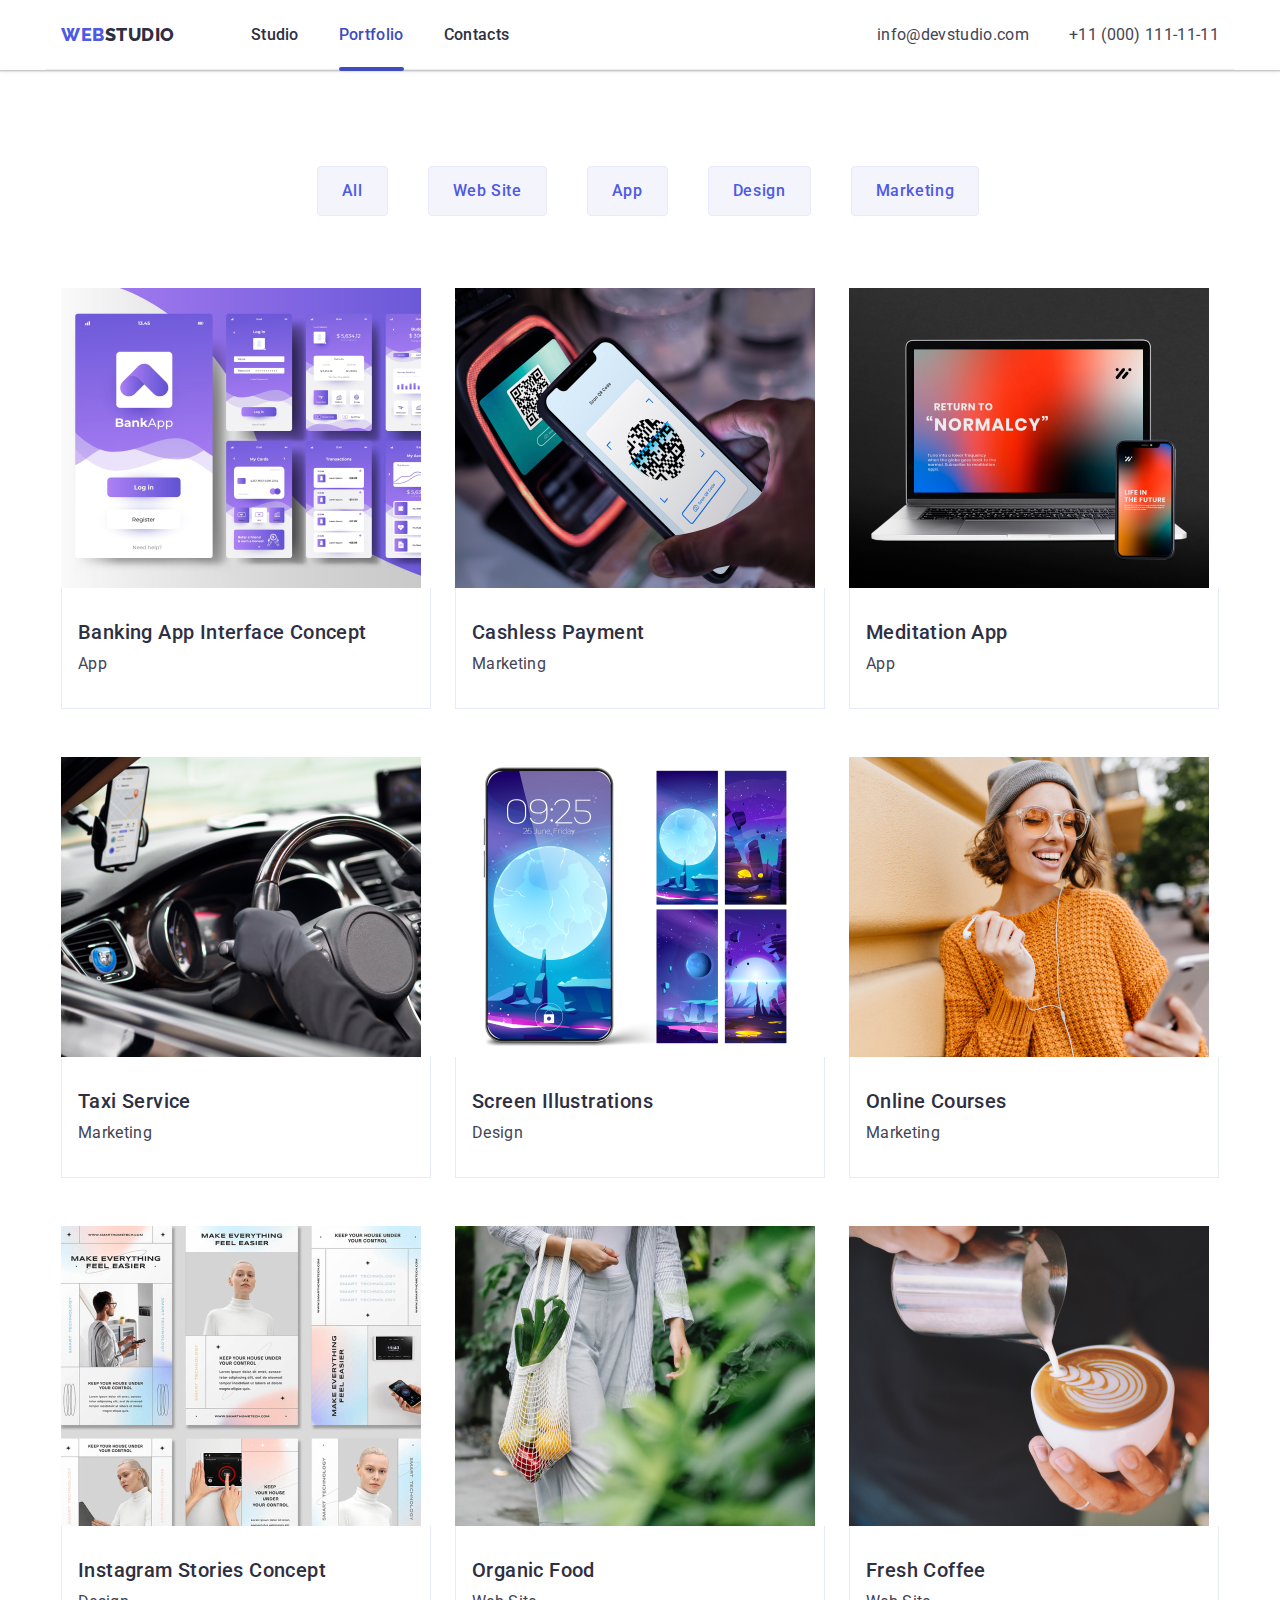
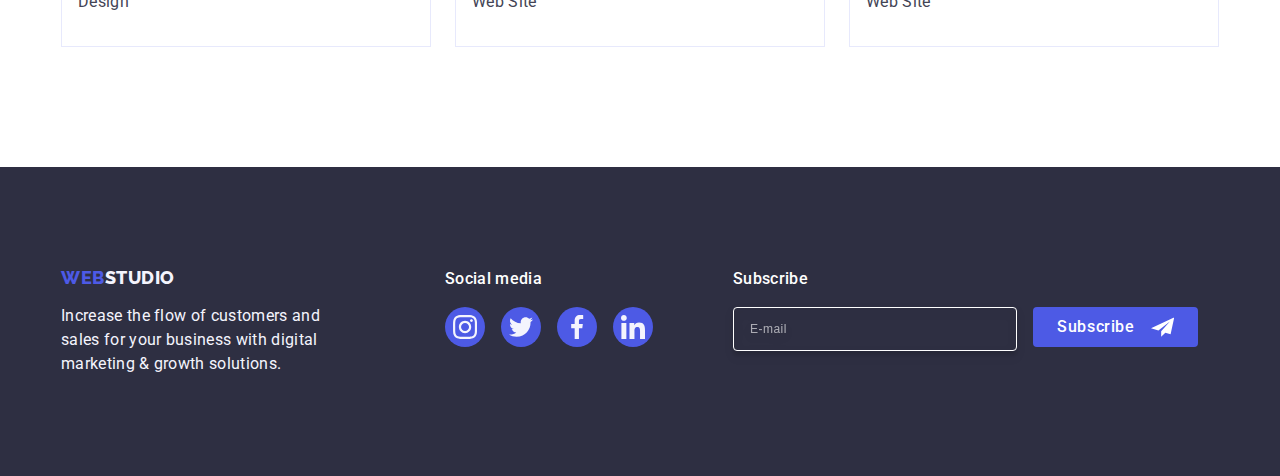
==== commit aeada274: "upd" ====
--- a/portfolio.html
+++ b/portfolio.html
@@ -10,26 +10,30 @@
       crossorigin="anonymous"
       referrerpolicy="no-referrer"
     />
-    <link rel="stylesheet" type="text/css" href="./css/styles.css" />
+    <link rel="stylesheet" href="./css/styles.css" />
+    <link rel="stylesheet" href="./css/media.css" />
     <link rel="preconnect" href="https://fonts.googleapis.com" />
     <link rel="preconnect" href="https://fonts.gstatic.com" crossorigin />
     <link
       href="https://fonts.googleapis.com/css2?family=Raleway:wght@800&family=Roboto:wght@400;500;700&display=swap"
-      rel="stylesheet"
-    />
+      rel="stylesheet"/>
+
     <title>Portfolio</title>
   </head>
+  
   <body>
     <header class="header">
       <div class="container">
-        <nav class="page-nav">
-          <!--Logo-->
-          <a class="header-logotype link" href="./index.html"
+        <nav class="page-nav"> 
+        <a class="header-logotype link" href="./index.html"
             >Web<span class="logo-span">Studio</span></a
           >
+
           <ul class="header-list list">
             <li class="header-list-item">
-              <a class="header-list-a link" href="./index.html">Studio</a>
+              <a class="header-list-a link" href="./index.html"
+                >Studio</a
+              >
             </li>
             <li class="header-list-item">
               <a class="header-list-a link current" href="./portfolio.html"
@@ -41,7 +45,7 @@
             </li>
           </ul>
         </nav>
-        <!--Contacts-->
+
         <address class="header-address">
           <ul class="list address-list">
             <li class="address-list-item">
@@ -62,6 +66,11 @@
             </li>
           </ul>
         </address>
+        <button class="mobile-menu-open js-open-menu" aria-expanded="false" aria-controls="mobile-menu">
+          <svg class="mobile-menu-icon" width="32" height="22">
+                  <use href="./images/icons.svg#icon-menu"></use>
+          </svg>
+        </button>
       </div>
     </header>
 
@@ -335,5 +344,70 @@
         </div>
       </div>
     </footer>
+    <div class="menu-container js-menu-container" id="mobile-menu">
+      <button class="mobile-menu-close js-close-menu">
+        <svg class="closemodal" width="8" height="8">
+            <use href="./images/icons.svg#icon-close"></use>
+          </svg>
+      </button>
+      <ul class="mobile-menu list">
+            <li class="mobile-navigation-item">
+              <a class="mobile-navigation-link link" href="./index.html">Studio</a>
+            </li>
+            <li class="mobile-navigation-item">
+              <a class="mobile-navigation-link mobile-current link" href="./portfolio.html">Portfolio</a>
+            </li>
+            <li class="mobile-navigation-item">
+              <a class="mobile-navigation-link link" href="">Contacts</a>
+            </li>
+          </ul>
+        
+        <div>
+        <address class="mobile-address">
+          <ul class="mobile-address-list list">
+            <li class="mobile-adress-item">
+              <a class="mobile-address-phone link" href="tel:+110001111111">+11 (000) 111-11-11</a>
+            </li>
+            <li class="mobile-adress-item">
+              <a class="mobile-address-mail link" href="mailto:info@devstudio.com">info@devstudio.com</a>
+            </li>
+          </ul>
+        </address>
+        <div class="socialmedia-container">
+          <ul class="socialmedia-list list">
+            <li class="socialmedia-item">
+              <a class="socialmedia-link" href="">
+                <svg class="socialmedia-icon" width="24" height="24">
+                  <use href="./images/icons.svg#icon-inst"></use>
+                </svg>
+              </a>
+            </li>
+            <li class="socialmedia-item">
+              <a class="socialmedia-link" href="">
+                <svg class="socialmedia-icon" width="24" height="24">
+                  <use href="./images/icons.svg#icon-twit"></use>
+                </svg>
+              </a>
+            </li>
+            <li class="socialmedia-item">
+              <a class="socialmedia-link" href="">
+                <svg class="socialmedia-icon" width="24" height="24">
+                  <use href="./images/icons.svg#icon-fb"></use>
+                </svg>
+              </a>
+            </li>
+            <li class="socialmedia-item">
+              <a class="socialmedia-link" href="">
+                <svg class="socialmedia-icon" width="24" height="24">
+                  <use href="./images/icons.svg#icon-link"></use>
+                </svg>
+              </a>
+            </li>
+          </ul>
+        </div>
+        </div>
+    </div>
+    <script src="./js/modal.js"></script>
+    <script src="js/mobile-menu.js"></script>
   </body>
 </html>
--- a/css/styles.css
+++ b/css/styles.css
@@ -413,8 +413,6 @@
   justify-content: center;
   align-items: center;
 }
-.container-icon-team {
-}
 
 .social-list-icon-team {
   display: flex;
@@ -422,16 +420,19 @@
   align-items: center;
   gap: 24px;
 }
+
 .social-list-icon-ftr {
   display: flex;
   justify-content: center;
   align-items: center;
   gap: 16px;
 }
+
 .footer-icon-container .social-item-icon {
   width: 40px;
   height: 40px;
 }
+
 .social-links {
   display: flex;
   fill: var(--cloud);
@@ -443,14 +444,17 @@
   align-items: center;
   transition: background-color 250ms cubic-bezier(0.4, 0, 0.2, 1);
 }
+
 .social-links:hover,
 .social-links:focus {
   background-color: var(--ocean, #404bbf);
 }
+
 .footer-icon-container .social-links:hover,
 .footer-icon-container .social-links:focus {
   background-color: var(--green, #31d0aa);
 }
+
 .card-icons {
   fill: var(--cloud);
 }
@@ -459,6 +463,7 @@
 .customers {
   padding: 96px 0;
 }
+
 .customers-title {
   color: var(--navy-blue);
   text-align: center;
@@ -468,11 +473,13 @@
   text-transform: capitalize;
   margin-bottom: 72px;
 }
+
 .customers-container {
   width: 1158px;
   padding: 0 15px;
   margin: 0 auto;
 }
+
 .customers-list {
   display: flex;
   flex-wrap: wrap;
@@ -483,6 +490,7 @@
   width: calc((100% - 16px) / 2);
   height: 88px;
 }
+
 .customers-link {
   width: 100%;
   height: 100%;
@@ -598,9 +606,6 @@
   flex-wrap: wrap;
   flex-direction: column;
   width: 100%;
-}
-
-.modal-label-ftr {
 }
 
 .modal-input-ftr {
@@ -685,7 +690,7 @@
     box-shadow 250ms cubic-bezier(0.4, 0, 0.2, 1);
 }
 .portfol-button:hover,
-.button-portfolio:active,
+.portfol-button:active,
 .portfol-button:focus {
   background: var(--ocean, #404bbf);
   color: var(--white, #fff);
@@ -835,8 +840,6 @@
   overflow: hidden;
 }
 
-.title {
-}
 
 /* Modal window */
 
@@ -1020,6 +1023,9 @@
   border: none;
   outline: none;
   background-color: transparent;
+  position: absolute;
+  right: 16px;
+  top: 24px;
 }
 
 .mobile-menu-close {
@@ -1055,13 +1061,10 @@
 .mobile-navigation-link:focus {
   color: var(--ocean);
 }
-.menu-container {
-  /* justify-content: space-between;
-  width: 100%;
-  display: flex;
-  gap: 16px; */
-}
-
+
+.closemodal {
+  transition: fill 250ms cubic-bezier(0.4, 0, 0.2, 1);
+}
 .mobile-current {
   color: var(--ocean);
 }
@@ -1098,13 +1101,11 @@
   align-items: center;
 }
 .socialmedia-list {
-    display: flex;
-    gap: 56px;
-}
-.menu-container .social-list-icon-ftr  {
-    justify-content: space-between;
-    width: 100%;
-}
+  display: flex;
+  justify-content: space-between;
+  width: 100%;
+}
+
 .socialmedia-link {
     width: 40px;
     height: 40px;
--- a/css/media.css
+++ b/css/media.css
@@ -0,0 +1,186 @@
+
+@media screen and (min-width: 428px) {
+  .container {
+    max-width: 428px;
+  }
+  .modal {
+    width: 392px;
+    height: 584px;
+}
+}
+@media screen and (min-width: 428px) and (max-width:767px) {
+  .header > .container{
+    max-width: 100%;
+  }  
+}
+
+@media screen and (min-width: 768px) {
+  .container {
+    max-width: 768px;
+  }
+  .header-top {
+    width: 496px;
+    font-size: 56px;
+    line-height: 60px;
+    letter-spacing: 1.12px;
+  }
+  .modal {
+    padding: 72px 24px 16px 24px;
+}
+.mobile-menu-open {
+  display: none;
+}
+.second-part-subtitle {
+  text-align: left;
+}
+.second-part-list-item {
+  width: calc((100% - 3 * 24px) / 2);
+}
+.our-team-list {
+  gap: 34px 24px;
+}
+.customers > .container {
+  max-width: 588px;
+}
+.customers-list {
+  gap: 72px 24px;
+}
+.customers-list-item {
+  width: calc((100% - 48px) / 3);
+}
+.ftr-page > .container {
+  max-width: 588px;
+}
+.modal-btn-submit-ftr{
+margin: 0;
+}
+.footer-top {
+  align-items: flex-start;
+}
+.modal-container-ftr{
+justify-content: left;
+  align-items: flex-start;
+}
+.modal-frm-ftr {
+flex-direction: row;
+}
+.modal-input-ftr{
+width: 264px;
+}
+.container-ftr-page{
+  gap: 72px 24px;
+  justify-content: flex-start;
+}
+.footer-icon-container {
+align-items:normal;
+}
+}
+
+@media screen and (max-width: 767px) {
+  .header-list,
+  .header-address {
+    display: none;
+  }
+}
+
+@media screen and (min-width: 1158px) {
+  .header-logotype{
+    margin-right: 76px;
+  }  
+  .page-nav{
+    margin-right: 332px;
+  }
+  .address-list{
+    flex-direction: inherit;
+    gap:40px;
+  }
+  .address-link{
+    font-size: 16px;
+    line-height: 1.5;
+    letter-spacing: 0.02em;
+  }
+  .modal {
+    width: 408px;
+    margin: 80px auto;
+    padding: 72px 24px 24px 24px;
+}
+.container-ftr-page {
+  justify-content: normal;
+  flex-wrap: nowrap;
+  gap: 0;
+}
+.ftr-page > .container {
+max-width: 588px;
+max-width: 1158px;
+}
+
+.ftr-page {
+padding: 100px 0;
+}
+.footer-heading{
+width: 264px;
+}
+.footer-icon-container{
+margin-left: 120px;
+margin-right: 80px;
+}
+.modal-input-ftr{
+border: 1px solid rgba(255, 255, 255);
+}
+.customers > .container {
+  max-width: 1158px;
+}
+.customers {
+  padding: 120px 0;
+}
+.customers-list {
+  display: flex;
+  gap: 24px;
+  flex-wrap: nowrap;
+}
+.our-team {
+  padding: 120px 0;
+}
+.our-team-list {
+  display: flex;
+  gap: 24px;
+}
+.third-part {
+  display: block;
+}
+.container {
+  max-width: 1158px;
+}
+.second-part {
+  padding: 120px 0;
+}
+.second-part-list {
+  gap: 24px;
+  flex-basis: calc((100% - 3 * 24px) / 4);
+  flex-wrap: nowrap;
+}
+.second-part-subtitle {
+  font-size: 20px;
+  font-style: normal;
+  font-weight: 500;
+  line-height: 24px;
+  letter-spacing: 0.4px;
+}
+.container-second-part-icon {
+  display: flex;
+  align-items: center;
+  justify-content: center;
+  height: 112px;
+  background-color: var(--cloud);
+  position: relative;
+  padding: 24px 100px;
+  border-radius: 4px;
+  margin-bottom: 8px;
+}
+}
+
+@media screen and (max-width: 1157px) {
+  .third-part {
+    display: none;
+  }
+}
